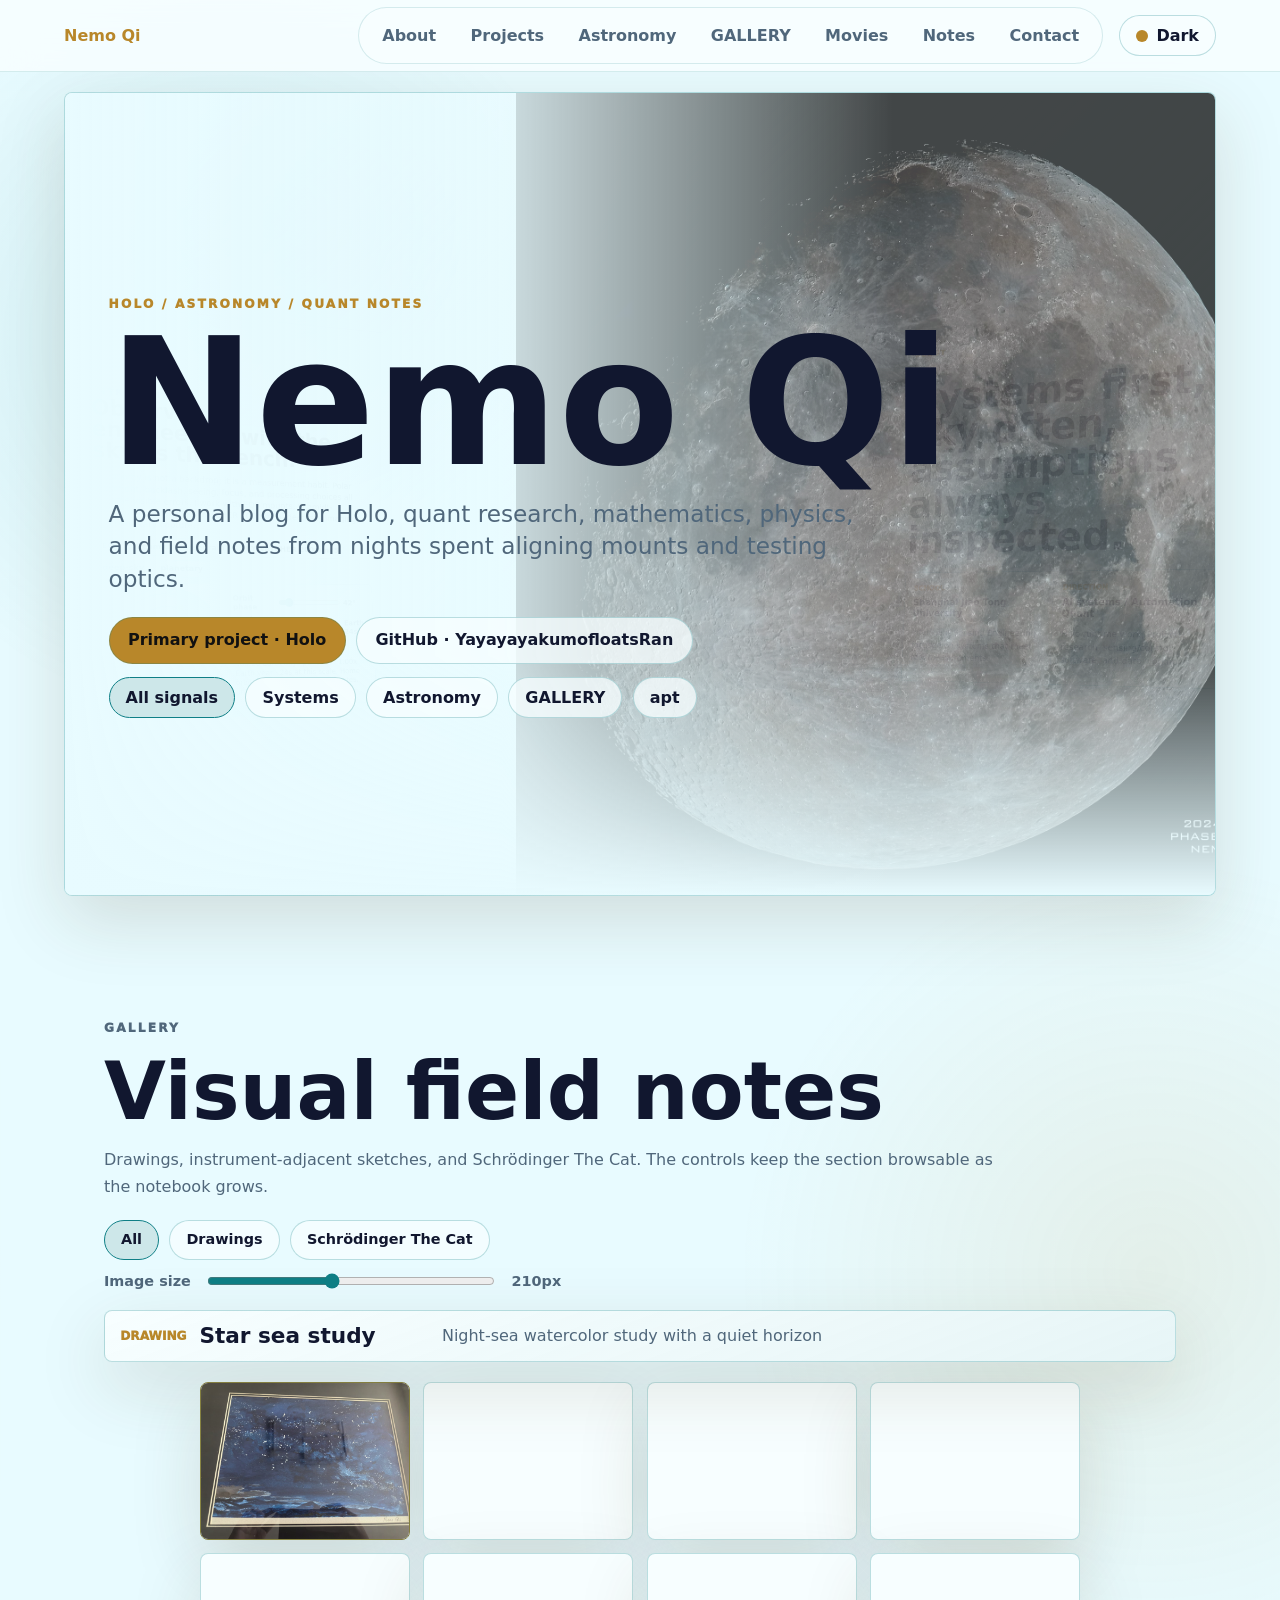
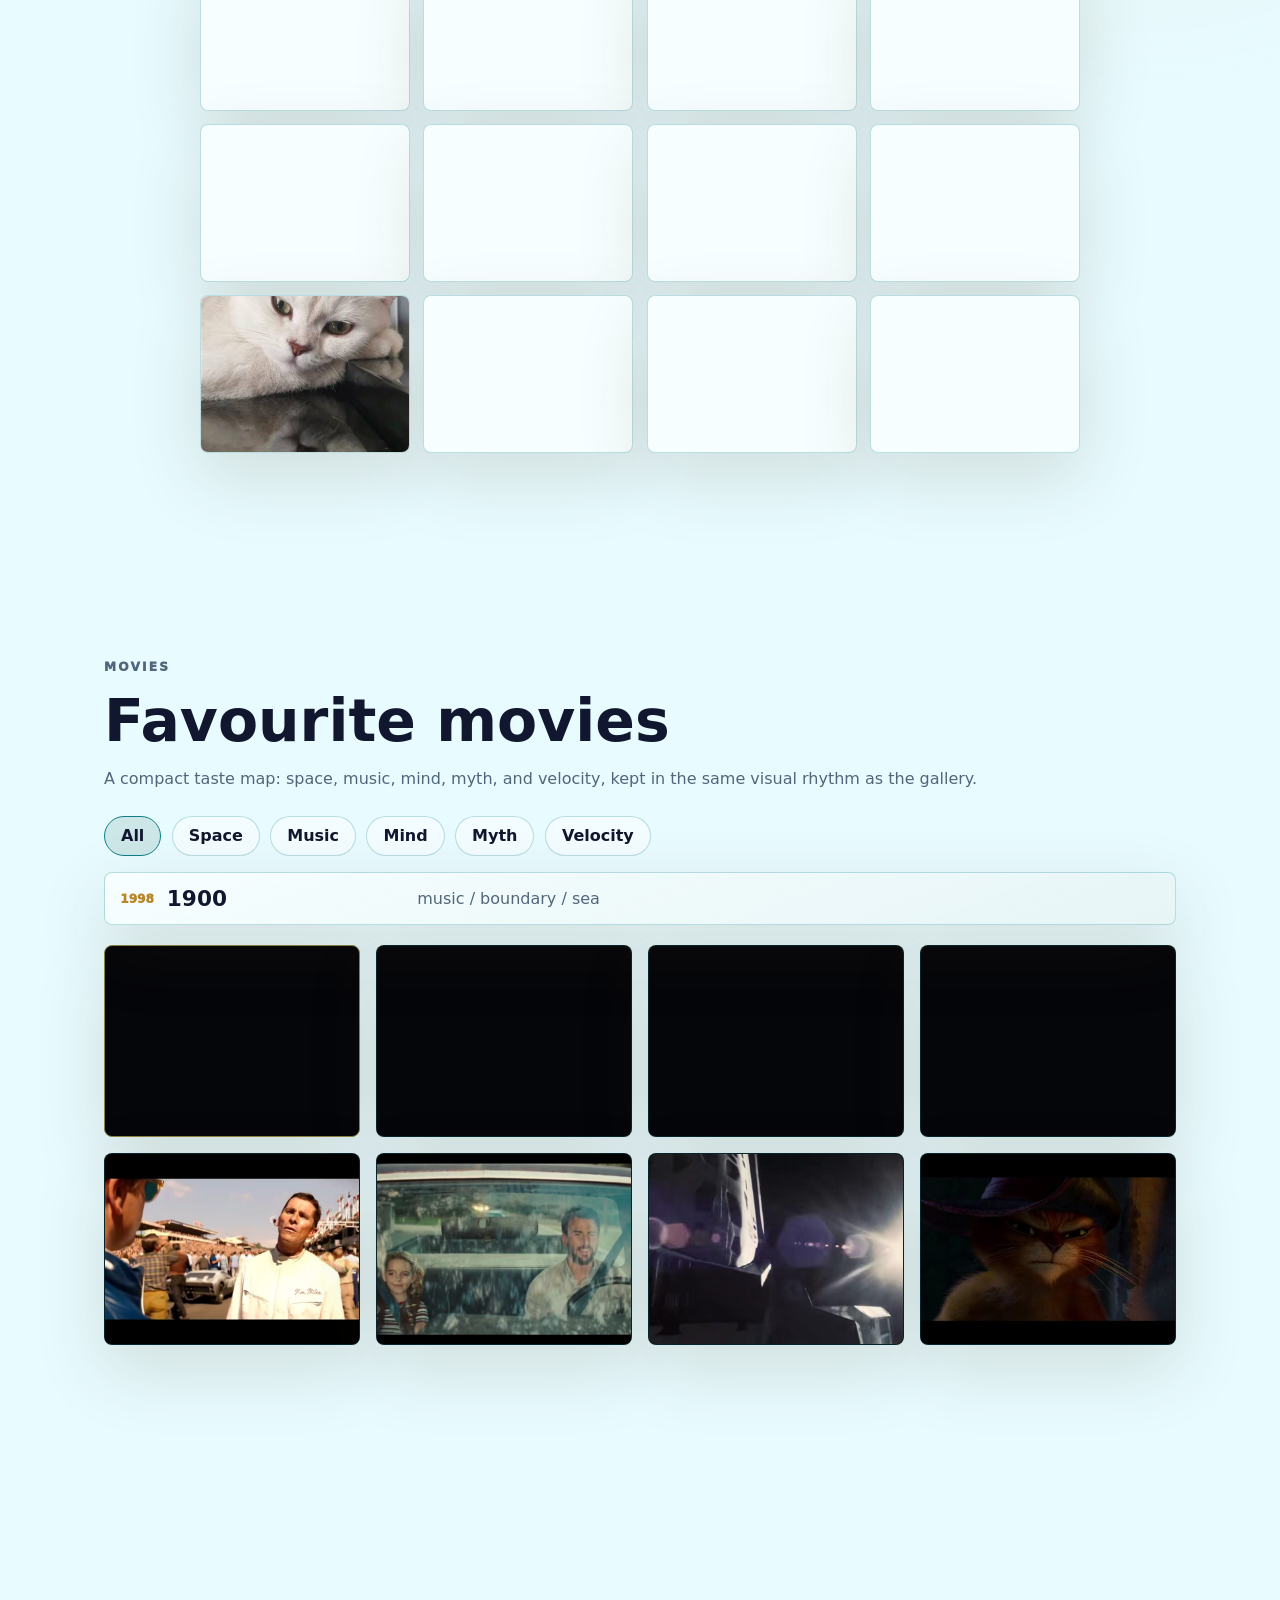
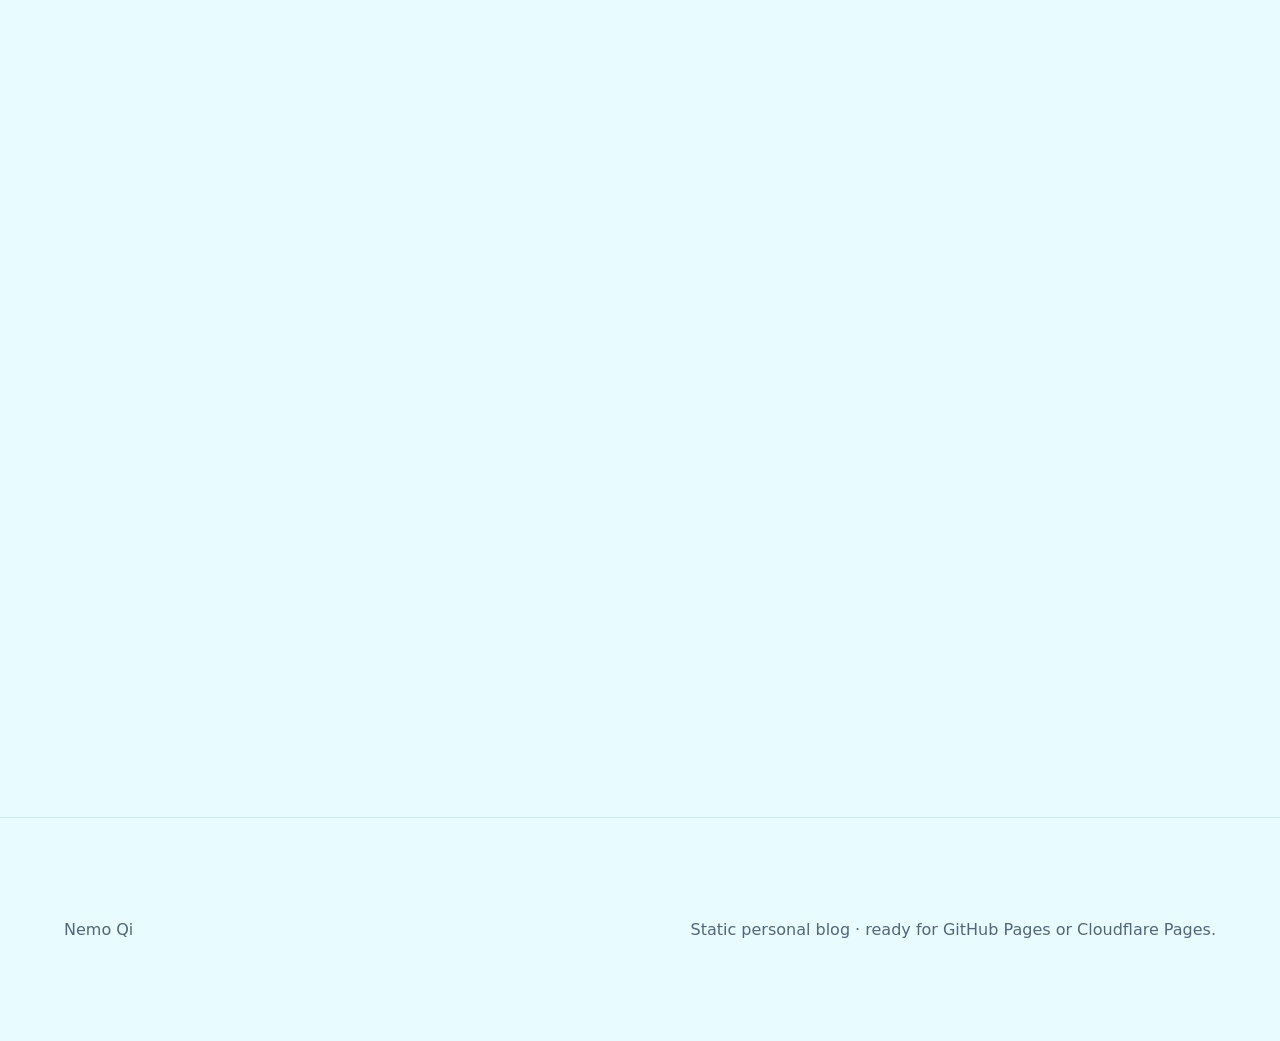
==== site/index.html @ 22af3883 "Relax deck scroll and tighten copy" ====
﻿<!doctype html>
<html lang="zh-CN" data-theme="light">
  <head>
    <meta charset="UTF-8" />
    <meta name="viewport" content="width=device-width, initial-scale=1.0" />
    <meta
      name="description"
      content="Nemo Qi's personal blog on Holo, AI systems, quantitative research, astronomy field notes, mathematics, physics, sensing, and automation."
    />
    <title>Nemo Qi · Holo / Astronomy / Systems</title>
    <link rel="stylesheet" href="styles.css" />
  </head>
  <body>
    <canvas class="network-canvas starfield-canvas" aria-hidden="true"></canvas>

    <header class="topbar">
      <a class="brand" href="#intro" aria-label="Nemo Qi personal blog">Nemo Qi</a>
      <nav class="nav" aria-label="Primary navigation">
        <a href="#about">About</a>
        <a href="#projects">Projects</a>
        <a href="#astronomy">Astronomy</a>
        <a href="#gallery">GALLERY</a>
        <a href="#movies">Movies</a>
        <a href="#notes">Notes</a>
        <a href="#contact">Contact</a>
      </nav>
      <button class="theme-toggle" id="themeToggle" type="button" aria-label="Switch color theme">
        <span class="theme-dot" aria-hidden="true"></span>
        <span id="themeLabel">Dark</span>
      </button>
    </header>

    <main class="page-flow">
      <section class="stellar-deck-section" id="intro" aria-label="3D astronomy deck">
        <div class="deck-viewport stellar-deck" id="stellarDeck" tabindex="0" aria-roledescription="carousel">
          <div class="deck-track">
            <section class="hero deck-panel active" data-deck-panel data-deck-id="intro" aria-label="Intro">
              <img
                class="moon-hero"
                src="assets/moon-20240321-phase.jpg" data-full="assets/preview/moon-20240321-phase.jpg"
                alt="Moon captured by Nemo Qi on 2024-03-21, phase 0.885"
              />
              <div class="hero-shade" aria-hidden="true"></div>
              <div class="hero-copy">
                <p class="eyebrow">HOLO / ASTRONOMY / QUANT NOTES</p>
                <h1>Nemo Qi</h1>
                <p class="lead">
                  A personal blog for Holo, quant research, mathematics, physics,
                  and field notes from nights spent aligning mounts and testing optics.
                </p>
                <div class="hero-actions">
                  <a class="primary-link" href="https://github.com/YayayayakumofloatsRan/Holo" target="_blank" rel="noreferrer">
                    Primary project · Holo
                  </a>
                  <a class="secondary-link" href="https://github.com/YayayayakumofloatsRan" target="_blank" rel="noreferrer">
                    GitHub · YayayayakumofloatsRan
                  </a>
                </div>
                <div class="control-dock" aria-label="Interactive focus controls">
                  <button class="focus-chip active" type="button" data-focus="all">All signals</button>
                  <button class="focus-chip" type="button" data-focus="systems">Systems</button>
                  <button class="focus-chip" type="button" data-focus="astronomy">Astronomy</button>
                  <button class="focus-chip" type="button" data-focus="gallery">GALLERY</button>
                  <button class="focus-chip" type="button" id="aptTrigger">apt</button>
                </div>
                <div class="apt-panel" id="aptPanel" hidden>
                  <pre aria-label="apt joke"><code>apt:
sudo apt install apt</code></pre>
                  <p>
                    Deadlock joke: apt waits for apt, and apt install apt waits for apt.
                  </p>
                </div>
              </div>
              <div class="deck-edge-actions" aria-label="Deck page controls">
                <button class="deck-edge-button deck-edge-button-prev" type="button" data-deck-action="prev" aria-label="Previous deck page"><span aria-hidden="true">‹</span></button>
                <button class="deck-edge-button deck-edge-button-next" type="button" data-deck-action="next" aria-label="Next deck page"><span aria-hidden="true">›</span></button>
              </div>
            </section>

            <section class="profile-strip deck-panel" id="about" data-deck-panel data-deck-id="about" aria-label="Profile and about">
              <div class="section-kicker">ABOUT</div>
              <div class="about-layout">
                <h2>Systems first, sky often, assumptions always inspected.</h2>
                <div class="about-copy">
                  <p>
                    Most engineering energy here points toward Holo, my primary personal
                    AI runtime. I care about memory, tools, active threads, and runtime
                    state as contracts that can be inspected, not hidden magic.
                  </p>
                  <p>
                    Outside code, I keep returning to physics-style reasoning: reduce the
                    problem, estimate first, then let instruments and data correct the
                    model. Fermi and Feynman are the taste markers.
                  </p>
                </div>
              </div>
              <div class="profile-facts" aria-label="Profile facts">
                <article>
                  <span>School</span>
                  <strong>Shanghai Jiao Tong University</strong>
                  <p>Intelligent Sensing Engineering, focused on systems that meet real measurements.</p>
                </article>
                <article>
                  <span>Direction</span>
                  <strong>AI systems / Automation / Quant</strong>
                  <p>Holo runtime work, ProjectH research, sensing/control software, and data workflows.</p>
                </article>
                <article>
                  <span>Contact</span>
                  <strong>enhancednemoqi@outlook.com</strong>
                  <p>Public mailbox for project notes, collaboration, and blog updates.</p>
                </article>
                <article>
                  <span>Practice</span>
                  <strong>Controls / Linux / data workflows</strong>
                  <p>Controller interfaces, Linux habits, and repeatable research pipelines.</p>
                </article>
              </div>
              <div class="deck-edge-actions" aria-label="Deck page controls">
                <button class="deck-edge-button deck-edge-button-prev" type="button" data-deck-action="prev" aria-label="Previous deck page"><span aria-hidden="true">‹</span></button>
                <button class="deck-edge-button deck-edge-button-next" type="button" data-deck-action="next" aria-label="Next deck page"><span aria-hidden="true">›</span></button>
              </div>
            </section>

            <section class="projects-section deck-panel" id="projects" data-deck-panel data-deck-id="projects">
              <div class="section-heading">
                <p class="eyebrow">PROJECTS</p>
                <h2>Projects with inspectable moving parts.</h2>
              </div>

              <div class="project-grid">
                <article class="project-card flagship">
                  <div class="project-topline">
                    <span>Primary project</span>
                    <span>Public repo</span>
                  </div>
                  <h3>Holo</h3>
                  <p>
                    Holo is the Primary project: a personal AI runtime contract surface
                    for memory, tools, active threads, and staged system evolution. The
                    goal is an AI system whose moving parts can be inspected.
                  </p>
                  <a href="https://github.com/YayayayakumofloatsRan/Holo" target="_blank" rel="noreferrer">
                    Open Holo repository
                  </a>
                </article>

                <article class="project-card quant">
                  <div class="project-topline">
                    <span>Research system</span>
                    <span>Private repo</span>
                  </div>
                  <h3>ProjectH</h3>
                  <p>
                    ProjectH is a private quant research lab for medium- and low-frequency
                    market workflows. It emphasizes walk-forward rigor, execution
                    constraints, risk controls, and data truth chains.
                  </p>
                  <a href="https://github.com/YayayayakumofloatsRan" target="_blank" rel="noreferrer">
                    GitHub profile
                  </a>
                </article>

                <article class="project-card">
                  <div class="project-topline">
                    <span>Measurement</span>
                    <span>Public repo</span>
                  </div>
                  <h3>laser_extraction</h3>
                  <p>
                    A measurement archive for laser stripe extraction, calibration, and
                    geometry verification. Useful public work, but the center of gravity
                    here is Holo, ProjectH, and field notes.
                  </p>
                  <a href="https://github.com/YayayayakumofloatsRan/laser_extraction" target="_blank" rel="noreferrer">
                    View repository
                  </a>
                </article>
              </div>
              <div class="deck-edge-actions" aria-label="Deck page controls">
                <button class="deck-edge-button deck-edge-button-prev" type="button" data-deck-action="prev" aria-label="Previous deck page"><span aria-hidden="true">‹</span></button>
                <button class="deck-edge-button deck-edge-button-next" type="button" data-deck-action="next" aria-label="Next deck page"><span aria-hidden="true">›</span></button>
              </div>
            </section>

            <section class="astronomy-section deck-panel constellation-screen" id="astronomy" data-deck-panel data-deck-id="astronomy">
              <div class="astro-visual-panel">
                <div class="astro-media-grid" aria-label="Annotated astronomy visual notes">
                <figure
                  class="astro-card active"
                  data-astro-card
                  data-astro-kicker="0.885"
                  data-astro-title="Moon observation log"
                  data-astro-note="Public phase 0.885 Moon record with the location line removed from the deployable asset."
                >
                  <img src="assets/moon-20240321-phase.jpg" data-full="assets/preview/moon-20240321-phase.jpg" alt="Moon captured by Nemo Qi on 2024-03-21" />
                  <figcaption>
                    <span>0.885</span>
                    <strong>Moon observation log</strong>
                  </figcaption>
                </figure>
                <figure
                  class="astro-card"
                  data-astro-card
                  data-astro-kicker="0.885-2"
                  data-astro-title="Moon field study"
                  data-astro-note="Clean phase 0.885 frame without embedded text, useful as the visual baseline beside the public log."
                >
                  <img src="assets/astronomy/moon-phase-0885-lowres.jpg" data-full="assets/preview/astronomy/moon-phase-0885-lowres.jpg" alt="Clean Moon phase 0.885 observation image" loading="lazy" decoding="async" />
                  <figcaption>
                    <span>0.885-2</span>
                    <strong>Moon field study</strong>
                  </figcaption>
                </figure>
                <figure
                  class="astro-card"
                  data-astro-card
                  data-astro-kicker="EARLY-IMAGE"
                  data-astro-title="Early Moon frame"
                  data-astro-note="Earlier lunar capture kept as a comparison point for focus, seeing, and processing progress."
                >
                  <img src="assets/astronomy/moon-wide-field.jpg" data-full="assets/preview/astronomy/moon-wide-field.jpg" alt="Early Moon observation image" loading="lazy" decoding="async" />
                  <figcaption>
                    <span>EARLY-IMAGE</span>
                    <strong>Early Moon frame</strong>
                  </figcaption>
                </figure>
                <figure
                  class="astro-card"
                  data-astro-card
                  data-astro-kicker="SKYWATCHER 200mmF5"
                  data-astro-title="Newtonian reflector interior"
                  data-astro-note="SKYWATCHER 200mmF5 Newtonian reflector view, kept under the formal equipment name instead of the informal local nickname."
                >
                  <img src="assets/astronomy/newtonian-front-cell.jpg" data-full="assets/preview/astronomy/newtonian-front-cell.jpg" alt="SKYWATCHER 200mm F5 Newtonian reflector interior view" loading="lazy" decoding="async" />
                  <figcaption>
                    <span>SKYWATCHER 200mmF5</span>
                    <strong>Newtonian reflector interior</strong>
                  </figcaption>
                </figure>
                <figure
                  class="astro-card"
                  data-astro-card
                  data-astro-kicker="SECONDARY MERROR"
                  data-astro-title="Secondary mirror alignment"
                  data-astro-note="Annotated secondary assembly view from the selected astronomy folder, useful for collimation and optical-path notes."
                >
                  <img src="assets/astronomy/secondary-mirror-reflection.jpg" data-full="assets/preview/astronomy/secondary-mirror-reflection.jpg" alt="Secondary mirror assembly view inside a Newtonian reflector" loading="lazy" decoding="async" />
                  <figcaption>
                    <span>SECONDARY MERROR</span>
                    <strong>Secondary mirror alignment</strong>
                  </figcaption>
                </figure>
                <figure
                  class="astro-card"
                  data-astro-card
                  data-astro-kicker="POLAR SCOPE"
                  data-astro-title="Polar scope reticle"
                  data-astro-note="Polar scope / 极轴镜 internal reticle view for alignment habits and mount setup notes."
                >
                  <img src="assets/astronomy/polar-scope-reticle.jpg" data-full="assets/preview/astronomy/polar-scope-reticle.jpg" alt="Polar scope reticle internal view" loading="lazy" decoding="async" />
                  <figcaption>
                    <span>POLAR SCOPE</span>
                    <strong>Polar scope reticle / 极轴镜内部视角</strong>
                  </figcaption>
                </figure>
                </div>
                <aside class="astro-inspector" id="astroInspector" aria-live="polite">
                  <span id="astroInspectorKicker">0.885</span>
                  <h3 id="astroInspectorTitle">Moon observation log</h3>
                  <p id="astroInspectorNote">
                    Public phase 0.885 Moon record with the location line removed from the deployable asset.
                  </p>
                  <p class="astro-inspector-hint">Hover or focus a frame to update this note; click a frame for the large preview.</p>
                </aside>
              </div>
              <div class="astro-copy">
                <p class="eyebrow">ASTRONOMY</p>
                <h2>Observing is engineering with the sky as the bench.</h2>
                <p>
                  Astronomy is not a backdrop; it is a measurement habit. Polar alignment,
                  backlash, seeing, focus, and processing choices all become visible
                  errors. I work with EQ6 mounts, Schmidt-Cassegrain setups, SKYWATCHER
                  200mmF5, deep-sky imaging, and planetary capture.
                </p>
                <ul class="tag-list" aria-label="Astronomy equipment and interests">
                  <li>EQ6</li>
                  <li>Schmidt-Cassegrain</li>
                  <li>SKYWATCHER 200mmF5</li>
                  <li>deep-sky</li>
                  <li>planetary</li>
                </ul>
                <div class="solar-system-widget" aria-label="Interactive solar system">
                  <div class="solar-system" id="solarSystem" aria-label="Solar system orbit toy">
                    <span class="sun-core" aria-hidden="true"></span>
                    <button class="planet-button mercury" type="button" data-planet="mercury" aria-label="Mercury"></button>
                    <button class="planet-button venus" type="button" data-planet="venus" aria-label="Venus"></button>
                    <button class="planet-button earth active" type="button" data-planet="earth" aria-label="Earth"></button>
                    <button class="planet-button mars" type="button" data-planet="mars" aria-label="Mars"></button>
                    <button class="planet-button jupiter" type="button" data-planet="jupiter" aria-label="Jupiter"></button>
                    <button class="planet-button saturn" type="button" data-planet="saturn" aria-label="Saturn"></button>
                    <button class="planet-button uranus" type="button" data-planet="uranus" aria-label="Uranus"></button>
                    <button class="planet-button neptune" type="button" data-planet="neptune" aria-label="Neptune"></button>
                  </div>
                  <div class="solar-controls">
                    <label for="orbitRange">Orbit phase</label>
                    <input id="orbitRange" type="range" min="0" max="360" value="42" step="6" />
                    <output id="orbitReadout" for="orbitRange">42°</output>
                    <label for="orbitSpeed">Earth-year duration</label>
                    <input id="orbitSpeed" type="range" min="8" max="48" value="24" step="4" />
                    <output id="orbitSpeedReadout" for="orbitSpeed">Earth 24s</output>
                    <p class="planet-readout" id="planetReadout">
                      <strong>Earth</strong>
                      <span>365.26 Earth days per orbit. Slider sets Earth-year duration; other planets keep NASA/JPL period ratios.</span>
                    </p>
                  </div>
                </div>
              </div>
              <div class="deck-edge-actions" aria-label="Deck page controls">
                <button class="deck-edge-button deck-edge-button-prev" type="button" data-deck-action="prev" aria-label="Previous deck page"><span aria-hidden="true">‹</span></button>
                <button class="deck-edge-button deck-edge-button-next" type="button" data-deck-action="next" aria-label="Next deck page"><span aria-hidden="true">›</span></button>
              </div>
            </section>
          </div>
        </div>
      </section>

      <div class="vertical-flow">

      <section class="gallery-section" id="gallery">
        <div class="section-heading">
          <p class="eyebrow">GALLERY</p>
          <h2>Visual field notes</h2>
          <p>
            Drawings, instrument-adjacent sketches, and Schrödinger The Cat. The controls
            keep the section browsable as the notebook grows.
          </p>
        </div>

        <div class="gallery-controls" aria-label="GALLERY display controls">
          <div class="gallery-filter-row" aria-label="GALLERY category filters">
            <button class="gallery-filter active" type="button" data-gallery-filter="all">All</button>
            <button class="gallery-filter" type="button" data-gallery-filter="drawings">Drawings</button>
            <button class="gallery-filter" type="button" data-gallery-filter="cats">Schrödinger The Cat</button>
          </div>
          <label for="gallerySize">Image size</label>
          <input id="gallerySize" type="range" min="150" max="290" value="210" step="10" />
          <output id="gallerySizeValue" for="gallerySize">210px</output>
        </div>

        <div class="media-browse-layout gallery-browse">
          <aside class="media-inspector gallery-inspector" id="galleryInspector" aria-live="polite">
            <span id="galleryInspectorKicker">Drawing</span>
            <h3 id="galleryInspectorTitle">Star sea study</h3>
            <p id="galleryInspectorNote">A night-sea color study with a quiet horizon.</p>
            <p class="media-inspector-hint">Hover or focus an image to read the note here; click for the large preview.</p>
          </aside>
        <div class="gallery-grid" aria-label="Supplied drawing and cat gallery">
          <figure class="art-card active" data-gallery-card data-gallery-kind="drawings">
            <img class="art-image" src="assets/drawings/star-sea.jpg" data-full="assets/preview/drawings/star-sea.jpg" alt="Night-sea watercolor study with a quiet horizon" loading="lazy" decoding="async" />
            <figcaption><span>Drawing</span><strong>Star sea study</strong></figcaption>
          </figure>
          <figure class="art-card" data-gallery-card data-gallery-kind="drawings">
            <img class="art-image" src="assets/drawings/campus-linework.jpg" data-full="assets/preview/drawings/campus-linework.jpg" alt="Campus architecture linework study" loading="lazy" decoding="async" />
            <figcaption><span>Linework</span><strong>Campus geometry</strong></figcaption>
          </figure>
          <figure class="art-card" data-gallery-card data-gallery-kind="drawings">
            <img class="art-image" src="assets/drawings/lake-study.jpg" data-full="assets/preview/drawings/lake-study.jpg" alt="Sepia lake and tree reflection study" loading="lazy" decoding="async" />
            <figcaption><span>Landscape</span><strong>Quiet lake study</strong></figcaption>
          </figure>
          <figure class="art-card" data-gallery-card data-gallery-kind="drawings">
            <img class="art-image" src="assets/drawings/web-geometry.jpg" data-full="assets/preview/drawings/web-geometry.jpg" alt="Spider web geometry study in watercolor" loading="lazy" decoding="async" />
            <figcaption><span>Structure</span><strong>Web geometry map</strong></figcaption>
          </figure>
          <figure class="art-card" data-gallery-card data-gallery-kind="drawings">
            <img class="art-image" src="assets/drawings/ridge-under-stars.jpg" data-full="assets/preview/drawings/ridge-under-stars.jpg" alt="NGC 3324 watercolor field study" loading="lazy" decoding="async" />
            <figcaption><span>Nebula study</span><strong>NGC 3324</strong></figcaption>
          </figure>
          <figure class="art-card" data-gallery-card data-gallery-kind="drawings">
            <img class="art-image" src="assets/drawings/snow-mountain.jpg" data-full="assets/preview/drawings/snow-mountain.jpg" alt="Snow mountain watercolor gradient study" loading="lazy" decoding="async" />
            <figcaption><span>Mountain</span><strong>Snow-line gradient</strong></figcaption>
          </figure>
          <figure class="art-card" data-gallery-card data-gallery-kind="drawings">
            <img class="art-image" src="assets/drawings/skyline-dusk.jpg" data-full="assets/preview/drawings/skyline-dusk.jpg" alt="Blue dusk skyline silhouette study" loading="lazy" decoding="async" />
            <figcaption><span>Urban dusk</span><strong>Skyline silhouettes</strong></figcaption>
          </figure>
          <figure class="art-card" data-gallery-card data-gallery-kind="drawings">
            <img class="art-image" src="assets/drawings/watercolor-cat.jpg" data-full="assets/preview/drawings/watercolor-cat.jpg" alt="Watercolor white cat color field" loading="lazy" decoding="async" />
            <figcaption><span>Watercolor</span><strong>Cat color field</strong></figcaption>
          </figure>
          <figure class="art-card" data-gallery-card data-gallery-kind="drawings">
            <img class="art-image" src="assets/drawings/forest-road.jpg" data-full="assets/preview/drawings/forest-road.jpg" alt="Forest road perspective watercolor study" loading="lazy" decoding="async" />
            <figcaption><span>Path</span><strong>Forest road perspective</strong></figcaption>
          </figure>
          <figure class="art-card" data-gallery-card data-gallery-kind="cats">
            <img class="art-image" src="assets/cats/cat-portrait.jpg" data-full="assets/preview/cats/cat-portrait.jpg" alt="Schrödinger The Cat portrait" loading="lazy" decoding="async" />
            <figcaption><span>Schrödinger The Cat</span><strong>Wide-eyed portrait</strong></figcaption>
          </figure>
          <figure class="art-card" data-gallery-card data-gallery-kind="cats">
            <img class="art-image" src="assets/cats/cat-blanket.jpg" data-full="assets/preview/cats/cat-blanket.jpg" alt="Schrödinger The Cat lying on a blanket" loading="lazy" decoding="async" />
            <figcaption><span>Schrödinger The Cat</span><strong>Blanket mode</strong></figcaption>
          </figure>
          <figure class="art-card" data-gallery-card data-gallery-kind="cats">
            <img class="art-image" src="assets/cats/cat-closeup.jpg" data-full="assets/preview/cats/cat-closeup.jpg" alt="Schrödinger The Cat close-up" loading="lazy" decoding="async" />
            <figcaption><span>Schrödinger The Cat</span><strong>Close orbit</strong></figcaption>
          </figure>
          <figure class="art-card" data-gallery-card data-gallery-kind="cats">
            <img class="art-image" src="assets/cats/cat-resting.jpg" data-full="assets/preview/cats/cat-resting.jpg" alt="Schrödinger The Cat resting" loading="lazy" decoding="async" />
            <figcaption><span>Schrödinger The Cat</span><strong>Rest state</strong></figcaption>
          </figure>
          <figure class="art-card" data-gallery-card data-gallery-kind="cats">
            <img class="art-image" src="assets/cats/cat-plant.jpg" data-full="assets/preview/cats/cat-plant.jpg" alt="Schrödinger The Cat near a plant" loading="lazy" decoding="async" />
            <figcaption><span>Schrödinger The Cat</span><strong>Plant inspection</strong></figcaption>
          </figure>
          <figure class="art-card" data-gallery-card data-gallery-kind="cats">
            <img class="art-image" src="assets/cats/cat-drum.jpg" data-full="assets/preview/cats/cat-drum.jpg" alt="Schrödinger The Cat inside a drum-like circular frame" loading="lazy" decoding="async" />
            <figcaption><span>Schrödinger The Cat</span><strong>Circular chamber</strong></figcaption>
          </figure>
          <figure class="art-card" data-gallery-card data-gallery-kind="cats">
            <img class="art-image" src="assets/cats/cat-paper-tunnel.jpg" data-full="assets/preview/cats/cat-paper-tunnel.jpg" alt="Schrödinger The Cat viewed through a paper tunnel" loading="lazy" decoding="async" />
            <figcaption><span>Schrödinger The Cat</span><strong>Paper tunnel</strong></figcaption>
          </figure>
        </div>
        </div>
      </section>
      <section class="movies-section" id="movies">
        <div class="section-heading">
          <p class="eyebrow">MOVIES</p>
          <h2>Favourite movies</h2>
          <p>
            A compact taste map: space, music, mind, myth, and velocity, kept in the
            same visual rhythm as the gallery.
          </p>
        </div>
        <div class="movie-controls" aria-label="Movie filters">
          <button class="movie-filter active" type="button" data-movie-filter="all">All</button>
          <button class="movie-filter" type="button" data-movie-filter="space">Space</button>
          <button class="movie-filter" type="button" data-movie-filter="music">Music</button>
          <button class="movie-filter" type="button" data-movie-filter="mind">Mind</button>
          <button class="movie-filter" type="button" data-movie-filter="myth">Myth</button>
          <button class="movie-filter" type="button" data-movie-filter="velocity">Velocity</button>
        </div>
        <div class="media-browse-layout movie-browse">
          <aside class="media-inspector movie-inspector" id="movieInspector" aria-live="polite">
            <span id="movieInspectorKicker">1998</span>
            <h3 id="movieInspectorTitle">1900</h3>
            <p id="movieInspectorNote">music / boundary / sea</p>
            <p class="media-inspector-hint">Hover or focus a movie still to update this note; click for the large preview.</p>
          </aside>
        <div class="movie-grid">
          <article class="movie-card music active">
            <img class="movie-still" src="assets/movies/1900.jpg" data-full="assets/preview/movies/1900.jpg" alt="1900 supplied movie still" loading="lazy" decoding="async" />
            <div class="movie-copy"><span>1998</span><strong>1900</strong><small>music / boundary / sea</small></div>
          </article>
          <article class="movie-card space">
            <img class="movie-still" src="assets/movies/contact.jpg" data-full="assets/preview/movies/contact.jpg" alt="Contact supplied movie still" loading="lazy" decoding="async" />
            <div class="movie-copy"><span>1997</span><strong>Contact</strong><small>signal / faith / science</small></div>
          </article>
          <article class="movie-card myth">
            <img class="movie-still" src="assets/movies/dark-knight.jpg" data-full="assets/preview/movies/dark-knight.jpg" alt="Batman Dark Knight supplied movie still" loading="lazy" decoding="async" />
            <div class="movie-copy"><span>2008</span><strong>Batman Dark Knight</strong><small>order / chaos / choice</small></div>
          </article>
          <article class="movie-card mind">
            <img class="movie-still" src="assets/movies/fight-club.jpg" data-full="assets/preview/movies/fight-club.jpg" alt="Fight Club supplied movie still" loading="lazy" decoding="async" />
            <div class="movie-copy"><span>1999</span><strong>Fight Club</strong><small>identity / fracture</small></div>
          </article>
          <article class="movie-card velocity">
            <img class="movie-still" src="assets/movies/ford-v-ferrari.jpg" data-full="assets/preview/movies/ford-v-ferrari.jpg" alt="Ford v. Ferrari supplied movie still" loading="lazy" decoding="async" />
            <div class="movie-copy"><span>2019</span><strong>Ford v. Ferrari</strong><small>engineering / velocity</small></div>
          </article>
          <article class="movie-card mind">
            <img class="movie-still" src="assets/movies/gifted.jpg" data-full="assets/preview/movies/gifted.jpg" alt="Gifted supplied movie still" loading="lazy" decoding="async" />
            <div class="movie-copy"><span>2017</span><strong>Gifted</strong><small>math / childhood / care</small></div>
          </article>
          <article class="movie-card space">
            <img class="movie-still" src="assets/movies/interstellar.jpg" data-full="assets/preview/movies/interstellar.jpg" alt="Interstellar supplied movie still" loading="lazy" decoding="async" />
            <div class="movie-copy"><span>2014</span><strong>Interstellar</strong><small>gravity / time / family</small></div>
          </article>
          <article class="movie-card myth">
            <img class="movie-still" src="assets/movies/puss-in-boots.jpg" data-full="assets/preview/movies/puss-in-boots.jpg" alt="Puss in Boots supplied movie still" loading="lazy" decoding="async" />
            <div class="movie-copy"><span>2022</span><strong>Puss in Boots</strong><small>mortality / courage</small></div>
          </article>
        </div>
        </div>
      </section>
      <section class="notes-section" id="notes">
        <div class="section-heading">
          <p class="eyebrow">BLOG</p>
          <h2>Draft lanes for the blog.</h2>
        </div>
        <div class="note-grid">
          <article><span>Holo</span><h3>Runtime boundary notes</h3><p>Memory, tools, and active-thread behavior as auditable contracts.</p></article>
          <article><span>ProjectH</span><h3>Walk-forward research notes</h3><p>Trading experiments, data truth chains, and risk before model size.</p></article>
          <article><span>Astronomy</span><h3>Field log notes</h3><p>Polar alignment, EQ6 habits, seeing changes, and capture logs.</p></article>
        </div>
      </section>

      <section class="contact-section" id="contact">
        <div>
          <p class="eyebrow">CONTACT</p>
          <h2>Public routes only.</h2>
        </div>
        <div class="contact-links">
          <a href="mailto:enhancednemoqi@outlook.com">enhancednemoqi@outlook.com</a>
          <a href="https://github.com/YayayayakumofloatsRan" target="_blank" rel="noreferrer">GitHub profile</a>
        </div>
      </section>
      </div>
    </main>

    <footer class="footer">
      <span>Nemo Qi</span>
      <span>Static personal blog · ready for GitHub Pages or Cloudflare Pages.</span>
    </footer>

    <div class="image-lightbox" id="imageLightbox" role="dialog" aria-modal="true" aria-label="Image preview" hidden>
      <button class="lightbox-close" id="lightboxClose" type="button" aria-label="Close image preview">×</button>
      <figure class="lightbox-frame">
        <img id="lightboxImage" alt="" />
        <figcaption id="lightboxCaption"></figcaption>
      </figure>
    </div>

    <script src="script.js"></script>
  </body>
</html>
---- site/styles.css ----
:root {
  color-scheme: light;
  --bg: #e8fbff;
  --bg-soft: #d7f5f7;
  --panel: rgba(247, 254, 255, 0.78);
  --panel-solid: #f7feff;
  --text: #11172f;
  --muted: #50677b;
  --line: rgba(15, 127, 134, 0.26);
  --line-soft: rgba(15, 127, 134, 0.15);
  --gold: #b8872a;
  --gold-soft: #f1c76c;
  --cyan: #0f7f86;
  --cyan-soft: #bfeef2;
  --indigo: #11183b;
  --shadow: 0 24px 70px rgba(76, 54, 22, 0.15);
  --radius: 8px;
  --max: 1200px;
  font-family:
    Inter, ui-sans-serif, system-ui, -apple-system, BlinkMacSystemFont, "Segoe UI",
    sans-serif;
}

:root[data-theme="dark"] {
  color-scheme: dark;
  --bg: #070a18;
  --bg-soft: #10163a;
  --panel: rgba(14, 22, 49, 0.78);
  --panel-solid: #10163a;
  --text: #f7f2df;
  --muted: #aab8c9;
  --line: rgba(241, 199, 108, 0.34);
  --line-soft: rgba(128, 215, 208, 0.18);
  --gold: #d8b45d;
  --gold-soft: #f1c76c;
  --cyan: #80d7d0;
  --cyan-soft: #0f766e;
  --indigo: #131a46;
  --shadow: 0 24px 80px rgba(0, 0, 0, 0.34);
}

* {
  box-sizing: border-box;
}

html {
  scroll-behavior: smooth;
  background: var(--bg);
}

body {
  min-height: 100vh;
  min-width: 320px;
  margin: 0;
  overflow-x: hidden;
  overflow-y: auto;
  background:
    radial-gradient(circle at 18% 8%, color-mix(in srgb, var(--cyan) 12%, transparent), transparent 24rem),
    radial-gradient(circle at 90% 30%, color-mix(in srgb, var(--gold) 10%, transparent), transparent 26rem),
    var(--bg);
  color: var(--text);
}

body,
button,
input {
  font: inherit;
}

a {
  color: inherit;
  text-decoration: none;
}

img {
  display: block;
  max-width: 100%;
}

.preview-surface {
  cursor: zoom-in;
}

.preview-surface:focus-visible {
  outline: 2px solid var(--gold);
  outline-offset: 4px;
}

p,
h1,
h2,
h3 {
  overflow-wrap: anywhere;
}

.network-canvas {
  position: fixed;
  inset: 0;
  z-index: -2;
  width: 100vw;
  height: 100vh;
  pointer-events: none;
  opacity: 0.58;
  contain: strict;
  transition: opacity 220ms ease;
}

:root[data-theme="dark"] .network-canvas {
  opacity: 0.72;
}

body.is-deck-moving .network-canvas {
  opacity: 0.34;
}

:root[data-theme="dark"] body.is-deck-moving .network-canvas {
  opacity: 0.42;
}

.topbar {
  position: sticky;
  top: 0;
  right: 0;
  left: 0;
  z-index: 20;
  display: grid;
  grid-template-columns: 1fr auto auto;
  align-items: center;
  gap: 1rem;
  min-height: 72px;
  padding: 0 5vw;
  border-bottom: 1px solid var(--line-soft);
  background: color-mix(in srgb, var(--panel-solid) 86%, transparent);
  backdrop-filter: blur(18px);
}

.brand {
  width: fit-content;
  color: var(--gold);
  font-weight: 900;
  letter-spacing: 0;
}

.nav {
  display: flex;
  gap: 0.15rem;
  padding: 0.45rem;
  border: 1px solid var(--line-soft);
  border-radius: 999px;
  background: color-mix(in srgb, var(--panel-solid) 64%, transparent);
}

.nav a,
.theme-toggle,
.focus-chip,
.gallery-filter,
.movie-filter,
.primary-link,
.secondary-link {
  display: inline-flex;
  min-height: 2.5rem;
  align-items: center;
  justify-content: center;
  border-radius: 999px;
  font-weight: 850;
  line-height: 1.1;
}

.nav a {
  padding: 0 1rem;
  color: var(--muted);
}

.nav a:hover {
  color: var(--text);
  background: color-mix(in srgb, var(--cyan) 14%, transparent);
}

.theme-toggle,
.focus-chip,
.gallery-filter,
.movie-filter {
  min-width: 0;
  padding: 0.65rem 1rem;
  border: 1px solid var(--line);
  background: var(--panel);
  color: var(--text);
  cursor: pointer;
}

.theme-dot {
  width: 0.75rem;
  height: 0.75rem;
  margin-right: 0.5rem;
  border-radius: 999px;
  background: var(--gold);
}

main > section,
.vertical-flow > section,
.footer {
  padding: clamp(4rem, 8vw, 7rem) 5vw;
}

.page-flow {
  width: 100%;
}

.stellar-deck-section {
  min-height: calc(100dvh - 72px);
  display: grid;
  align-items: center;
  padding: clamp(0.75rem, 1.6vw, 1.25rem) 5vw;
}

.deck-viewport {
  position: relative;
  width: min(1480px, 100%);
  height: var(--deck-height, calc(100dvh - 96px));
  min-height: var(--deck-height, calc(100dvh - 96px));
  margin: 0 auto;
  overflow: hidden;
  border: 1px solid var(--line);
  border-radius: var(--radius);
  background:
    radial-gradient(circle at 18% 16%, color-mix(in srgb, var(--cyan) 16%, transparent), transparent 20rem),
    linear-gradient(135deg, color-mix(in srgb, var(--panel-solid) 86%, transparent), color-mix(in srgb, var(--bg-soft) 42%, transparent));
  box-shadow: var(--shadow);
  perspective: 1650px;
  perspective-origin: 50% 64%;
  transition: height 360ms ease, min-height 360ms ease;
  contain: layout paint;
  isolation: isolate;
}

.deck-track {
  position: relative;
  height: 100%;
  min-height: inherit;
  transform-style: preserve-3d;
  contain: layout paint;
}

.deck-panel {
  position: absolute;
  inset: 0;
  min-width: 0;
  padding: clamp(1.35rem, 3.4vw, 3rem);
  overflow: hidden;
  opacity: 0;
  pointer-events: none;
  transform: translate3d(62%, 4%, -320px) rotateY(-30deg) rotateX(5deg) scale(0.82);
  transform-origin: center;
  transition:
    transform 640ms cubic-bezier(0.2, 0.78, 0.16, 1),
    opacity 320ms ease;
  z-index: 0;
  scrollbar-width: none;
  backface-visibility: hidden;
  contain: layout paint style;
  will-change: transform, opacity;
}

body.is-deck-moving .deck-panel {
  transition-duration: 520ms, 240ms;
}

.deck-panel::-webkit-scrollbar {
  display: none;
}

.deck-edge-actions {
  position: absolute;
  inset: 0;
  z-index: 8;
  pointer-events: none;
}

.deck-edge-button {
  position: absolute;
  top: 0;
  bottom: 0;
  width: clamp(3.6rem, 8vw, 6.8rem);
  border: 0;
  background:
    linear-gradient(
      90deg,
      color-mix(in srgb, var(--cyan) 20%, transparent),
      transparent
    );
  color: var(--text);
  cursor: pointer;
  opacity: 0;
  pointer-events: auto;
  transition: opacity 180ms ease, background 180ms ease;
}

.deck-edge-button span {
  display: inline-grid;
  width: 2.1rem;
  height: 2.1rem;
  place-items: center;
  border: 1px solid var(--line);
  border-radius: 50%;
  background: color-mix(in srgb, var(--panel-solid) 76%, transparent);
  box-shadow: var(--shadow);
  font-size: 1.45rem;
  font-weight: 950;
}

.deck-edge-button-prev {
  left: 0;
  text-align: left;
}

.deck-edge-button-next {
  right: 0;
  text-align: right;
  background:
    linear-gradient(
      270deg,
      color-mix(in srgb, var(--cyan) 20%, transparent),
      transparent
    );
}

.deck-edge-button:hover,
.deck-edge-button:focus-visible {
  opacity: 0.96;
}

.deck-edge-button:focus-visible {
  outline: 2px solid var(--gold);
  outline-offset: -4px;
}

.deck-panel.active {
  opacity: 1;
  pointer-events: auto;
  transform: translate3d(0, 0, 0) rotateY(0deg) rotateX(0deg) scale(1);
  filter: none;
  z-index: 4;
}

.deck-panel.is-prev {
  opacity: 0.24;
  transform: translate3d(-62%, 5%, -380px) rotateY(34deg) rotateX(6deg) scale(0.78);
  z-index: 2;
}

.deck-panel.is-next {
  opacity: 0.24;
  transform: translate3d(62%, 5%, -380px) rotateY(-34deg) rotateX(6deg) scale(0.78);
  z-index: 2;
}

.deck-panel.is-far {
  visibility: hidden;
  opacity: 0;
  transform: translate3d(0, 7%, -620px) rotateY(0deg) rotateX(8deg) scale(0.68);
}

.deck-panel > .section-heading,
.deck-panel > .project-grid,
.deck-panel > .note-grid,
.deck-panel > .gallery-controls,
.deck-panel > .gallery-grid,
.deck-panel > .movie-controls,
.deck-panel > .movie-grid,
.deck-panel > .astro-media-grid,
.deck-panel > .astro-visual-panel,
.deck-panel > .astro-copy,
.deck-panel > .about-layout,
.deck-panel > .profile-facts,
.deck-panel > .section-kicker {
  width: min(var(--max), 100%);
  margin-right: auto;
  margin-left: auto;
}

.vertical-flow > section {
  content-visibility: auto;
  contain-intrinsic-size: 900px;
}

.hero {
  position: relative;
  min-height: calc(100vh - 72px);
  display: grid;
  align-items: center;
  overflow: hidden;
  border-bottom: 1px solid var(--line);
}

.moon-hero {
  position: absolute;
  inset: 0 -7vw auto auto;
  z-index: -2;
  width: min(92vw, 1180px);
  height: 100%;
  max-width: none;
  object-fit: contain;
  object-position: right center;
  opacity: 0.72;
  filter: saturate(0.88) contrast(1.04);
}

.hero-shade {
  position: absolute;
  inset: 0;
  z-index: -1;
  background:
    linear-gradient(90deg, var(--bg) 0%, color-mix(in srgb, var(--bg) 84%, transparent) 38%, transparent 72%),
    linear-gradient(0deg, var(--bg), transparent 30%);
}

.hero-copy {
  width: min(980px, 100%);
  padding-top: clamp(0.8rem, 2vw, 2.2rem);
}

.eyebrow,
.section-kicker {
  margin: 0 0 1rem;
  color: var(--gold);
  font-size: 0.76rem;
  font-weight: 950;
  letter-spacing: 0.18em;
  text-transform: uppercase;
}

h1 {
  max-width: 10ch;
  margin: 0;
  color: var(--text);
  font-size: clamp(4.8rem, 15vw, 11rem);
  line-height: 0.88;
  letter-spacing: 0;
}

h2 {
  margin: 0;
  font-size: clamp(2.4rem, 7vw, 5rem);
  line-height: 0.96;
  letter-spacing: 0;
}

h3 {
  margin: 0;
  font-size: clamp(1.2rem, 2.3vw, 1.7rem);
  letter-spacing: 0;
}

.lead {
  max-width: 760px;
  margin: 1rem 0 0;
  color: var(--muted);
  font-size: clamp(1.08rem, 2vw, 1.45rem);
  line-height: 1.4;
}

.hero-actions,
.control-dock,
.gallery-filter-row,
.movie-controls {
  display: flex;
  flex-wrap: wrap;
  gap: 0.65rem;
}

.hero-actions {
  margin-top: 1.35rem;
}

.control-dock {
  margin-top: 0.85rem;
}

.primary-link,
.secondary-link {
  max-width: 100%;
  padding: 0.85rem 1.15rem;
  border: 1px solid var(--line);
}

.primary-link {
  background: var(--gold);
  color: #111;
}

.secondary-link {
  background: var(--panel);
}

.focus-chip.active,
.gallery-filter.active,
.movie-filter.active {
  border-color: var(--cyan);
  background: color-mix(in srgb, var(--cyan) 18%, var(--panel-solid));
}

.apt-panel {
  display: grid;
  grid-template-columns: minmax(0, 1.1fr) minmax(14rem, 0.9fr);
  gap: 1rem;
  max-width: 780px;
  margin-top: 1rem;
  padding: 1rem;
  border: 1px solid var(--line);
  border-radius: var(--radius);
  background: rgba(0, 0, 0, 0.78);
  color: #f7f2df;
  box-shadow: var(--shadow);
}

.apt-panel[hidden] {
  display: none;
}

.apt-panel pre {
  min-width: 0;
  margin: 0;
  overflow-x: auto;
  color: #f1c76c;
  font-size: 0.86rem;
}

.apt-panel p {
  margin: 0;
  color: #dce8e6;
  line-height: 1.5;
}

.profile-strip {
  display: grid;
  align-content: start;
  gap: clamp(0.85rem, 2vw, 1.6rem);
  padding: clamp(1.15rem, 3vw, 2.4rem);
}

.profile-facts {
  display: grid;
  grid-template-columns: repeat(4, minmax(0, 1fr));
  gap: 1px;
  border: 1px solid var(--line);
  background: var(--line);
}

.profile-facts article {
  min-width: 0;
  padding: clamp(0.78rem, 1.2vw, 1rem);
  background: color-mix(in srgb, var(--panel-solid) 88%, transparent);
}

.profile-facts span,
.project-topline,
.note-grid span,
.movie-card span,
.art-card span,
.astro-card span,
.astro-inspector span {
  color: var(--gold);
  font-size: 0.78rem;
  font-weight: 950;
  text-transform: uppercase;
}

.profile-facts strong {
  display: block;
  margin-top: 0.45rem;
  font-size: clamp(0.95rem, 1.25vw, 1.15rem);
}

.profile-facts p,
.about-copy p,
.project-card p,
.note-grid p,
.section-heading p,
.astro-copy p {
  color: var(--muted);
  line-height: 1.65;
}

.about-section,
.projects-section,
.astronomy-section,
.gallery-section,
.movies-section,
.notes-section,
.contact-section {
  max-width: var(--max);
  margin: 0 auto;
}

.deck-panel.projects-section,
.deck-panel.astronomy-section,
.deck-panel.profile-strip,
.deck-panel.hero {
  max-width: none;
  margin: 0;
}

.deck-panel.hero {
  min-height: 100%;
}

.about-layout,
.astronomy-section,
.contact-section {
  display: grid;
  grid-template-columns: minmax(0, 1.16fr) minmax(18rem, 0.84fr);
  gap: clamp(2rem, 5vw, 5rem);
  align-items: start;
}

.about-copy {
  display: grid;
  gap: 0.65rem;
}

.project-grid,
.note-grid {
  display: grid;
  grid-template-columns: repeat(3, minmax(0, 1fr));
  gap: 1px;
  margin-top: 1.4rem;
  border: 1px solid var(--line);
  background: var(--line);
}

.project-card,
.note-grid article {
  min-width: 0;
  display: flex;
  flex-direction: column;
  gap: 1rem;
  min-height: 22rem;
  padding: clamp(1.2rem, 2.5vw, 2rem);
  background: var(--panel-solid);
}

.project-card.flagship {
  background:
    linear-gradient(135deg, color-mix(in srgb, var(--indigo) 16%, var(--panel-solid)), var(--panel-solid)),
    var(--panel-solid);
}

.project-card a {
  width: fit-content;
  max-width: 100%;
  margin-top: auto;
  color: var(--cyan);
  font-weight: 900;
}

.project-topline {
  display: flex;
  justify-content: space-between;
  gap: 1rem;
}

.astronomy-section {
  align-items: center;
  padding-top: clamp(1.3rem, 3.2vw, 2.25rem);
  border-top: 1px solid var(--line-soft);
}

.astronomy-section.deck-panel {
  grid-template-columns: minmax(0, 1.08fr) minmax(24rem, 0.92fr);
  gap: clamp(0.95rem, 2vw, 1.75rem);
}

.astro-visual-panel {
  display: grid;
  grid-template-columns: minmax(0, 1fr);
  gap: clamp(0.5rem, 1vw, 0.7rem);
  align-items: start;
}

.astro-media-grid {
  display: grid;
  grid-template-columns: repeat(2, minmax(0, 1fr));
  gap: clamp(0.5rem, 1vw, 0.72rem);
}

.astro-card {
  position: relative;
  min-width: 0;
  aspect-ratio: 2 / 1;
  margin: 0;
  overflow: hidden;
  border: 1px solid var(--line);
  border-radius: var(--radius);
  background: #000;
  box-shadow: var(--shadow);
  transition: border-color 160ms ease, transform 180ms ease, filter 180ms ease;
}

.astro-card img,
.scope-visual,
.reticle-visual {
  width: 100%;
  height: 100%;
}

.astro-card img {
  object-fit: cover;
}

.astro-card.active,
.astro-card:hover,
.astro-card:focus-visible,
.astro-card:focus-within {
  border-color: color-mix(in srgb, var(--gold) 72%, var(--cyan));
  filter: saturate(1.06) contrast(1.04);
  transform: translateY(-1px);
}

.generated-card {
  background:
    radial-gradient(circle at 50% 50%, rgba(255, 255, 255, 0.22), transparent 14%),
    radial-gradient(circle at 42% 52%, #101318, #05060a 62%, #000 100%);
}

.scope-visual::before,
.scope-visual::after,
.reticle-visual::before,
.reticle-visual::after {
  content: "";
  position: absolute;
  pointer-events: none;
}

.secondary-view .scope-visual::before {
  inset: 15% 12%;
  border: 10px solid rgba(242, 246, 231, 0.72);
  border-radius: 50%;
  box-shadow: inset 0 0 40px rgba(128, 215, 208, 0.28);
}

.secondary-view .scope-visual::after {
  inset: 38%;
  border: 2px solid rgba(241, 199, 108, 0.8);
  border-radius: 50%;
  background: #05060a;
  box-shadow: 0 0 0 38px rgba(255, 255, 255, 0.06);
}

.newtonian-view .scope-visual::before {
  inset: 7%;
  border: 16px solid rgba(235, 232, 216, 0.72);
  border-radius: 50%;
  box-shadow: inset 0 0 55px rgba(0, 0, 0, 0.88);
}

.newtonian-view .scope-visual::after {
  width: 70%;
  height: 2px;
  left: 15%;
  top: 50%;
  background: rgba(241, 199, 108, 0.72);
  transform: rotate(42deg);
  box-shadow: 0 0 0 1px rgba(128, 215, 208, 0.2);
}

.reticle-view {
  background:
    radial-gradient(circle at center, rgba(255, 255, 255, 0.88), rgba(255, 255, 255, 0.8) 32%, rgba(126, 24, 28, 0.76) 33%, rgba(35, 0, 8, 0.96) 100%);
}

.reticle-visual::before {
  inset: 18%;
  border: 2px solid rgba(0, 0, 0, 0.55);
  border-radius: 50%;
  background:
    linear-gradient(90deg, transparent 49.6%, rgba(0, 0, 0, 0.64) 49.6% 50.4%, transparent 50.4%),
    linear-gradient(0deg, transparent 49.6%, rgba(0, 0, 0, 0.64) 49.6% 50.4%, transparent 50.4%);
}

.reticle-visual::after {
  inset: 42%;
  border: 2px solid rgba(0, 0, 0, 0.55);
  border-radius: 50%;
}

.art-card figcaption {
  position: absolute;
  right: 0.58rem;
  bottom: 0.58rem;
  left: 0.58rem;
  display: grid;
  gap: 0.2rem;
  min-width: 0;
  padding: 0.62rem 0.7rem;
  border: 1px solid rgba(241, 199, 108, 0.34);
  border-radius: 6px;
  background: rgba(0, 0, 0, 0.6);
  color: #f8f1df;
}

.art-card strong {
  font-size: clamp(0.9rem, 1.45vw, 1.25rem);
  line-height: 1.12;
}

.astro-card figcaption {
  position: absolute;
  width: 1px;
  height: 1px;
  padding: 0;
  margin: -1px;
  overflow: hidden;
  clip: rect(0, 0, 0, 0);
  clip-path: inset(50%);
  white-space: nowrap;
}

.astro-inspector {
  min-width: 0;
  display: grid;
  grid-template-columns: auto minmax(10rem, 0.36fr) minmax(0, 1fr);
  align-items: center;
  gap: 0.5rem 0.75rem;
  min-height: 0;
  padding: clamp(0.55rem, 1vw, 0.76rem);
  border: 1px solid var(--line);
  border-radius: var(--radius);
  background:
    linear-gradient(160deg, color-mix(in srgb, var(--panel-solid) 88%, transparent), color-mix(in srgb, var(--cyan) 8%, var(--panel-solid))),
    var(--panel-solid);
  box-shadow: var(--shadow);
}

.astro-inspector h3 {
  font-size: clamp(1rem, 1.45vw, 1.24rem);
}

.astro-inspector p {
  margin: 0;
  color: var(--muted);
  line-height: 1.35;
}

.astro-inspector-hint {
  display: none;
}

.astronomy-section.deck-panel h2 {
  font-size: clamp(1.5rem, 2.75vw, 2.18rem);
  line-height: 1;
}

.astronomy-section.deck-panel .astro-copy p {
  margin-bottom: 0;
  font-size: 0.9rem;
  line-height: 1.32;
}

.tag-list {
  display: flex;
  flex-wrap: wrap;
  gap: 0.36rem;
  padding: 0;
  margin: 0.8rem 0 0;
  list-style: none;
}

.tag-list li {
  min-height: 1.86rem;
  padding: 0.35rem 0.58rem;
  border: 1px solid var(--line);
  border-radius: 999px;
  background: color-mix(in srgb, var(--panel-solid) 78%, transparent);
  font-size: 0.82rem;
  font-weight: 850;
}

.section-heading {
  max-width: 920px;
  margin-bottom: 1.5rem;
}

.gallery-section {
  --gallery-min: 210px;
}

.gallery-controls {
  display: flex;
  flex-wrap: wrap;
  align-items: center;
  gap: 0.7rem 0.9rem;
  margin: -0.25rem 0 1.15rem;
  color: var(--muted);
  font-size: 0.9rem;
  font-weight: 850;
}

.gallery-filter-row {
  flex-basis: 100%;
}

.gallery-controls input[type="range"] {
  width: min(18rem, 100%);
  accent-color: var(--cyan);
}

.gallery-controls label,
.gallery-controls output {
  white-space: nowrap;
}

.gallery-grid {
  display: grid;
  grid-template-columns: repeat(auto-fit, minmax(min(100%, var(--gallery-min)), var(--gallery-min)));
  justify-content: center;
  gap: clamp(0.55rem, 1.2vw, 0.85rem);
}

.media-browse-layout {
  display: grid;
  grid-template-columns: minmax(0, 1fr);
  gap: clamp(0.8rem, 1.8vw, 1.25rem);
  align-items: start;
}

.media-inspector {
  position: sticky;
  top: calc(72px + 0.75rem);
  z-index: 6;
  min-width: 0;
  display: grid;
  grid-template-columns: auto minmax(10rem, 0.32fr) minmax(0, 1fr);
  align-items: center;
  gap: 0.45rem 0.8rem;
  padding: 0.8rem 0.95rem;
  border: 1px solid var(--line);
  border-radius: var(--radius);
  background:
    linear-gradient(160deg, color-mix(in srgb, var(--panel-solid) 88%, transparent), color-mix(in srgb, var(--cyan) 7%, var(--panel-solid))),
    var(--panel-solid);
  box-shadow: var(--shadow);
  backdrop-filter: blur(14px);
}

.media-inspector span {
  color: var(--gold);
  font-size: 0.76rem;
  font-weight: 950;
  text-transform: uppercase;
}

.media-inspector h3 {
  font-size: clamp(1rem, 1.7vw, 1.35rem);
}

.media-inspector p {
  margin: 0;
  color: var(--muted);
  line-height: 1.36;
}

.media-inspector-hint {
  display: none;
}

.art-card {
  position: relative;
  min-width: 0;
  aspect-ratio: 4 / 3;
  margin: 0;
  overflow: hidden;
  border: 1px solid var(--line);
  border-radius: var(--radius);
  background: var(--panel-solid);
  box-shadow: var(--shadow);
}

.art-image {
  width: 100%;
  height: 100%;
  object-fit: cover;
  object-position: center;
  transition: transform 420ms ease, filter 420ms ease;
}

.art-card:hover .art-image,
.art-card:focus-within .art-image {
  transform: scale(1.035);
  filter: saturate(1.08) contrast(1.03);
}

.art-card.active,
.art-card:hover,
.art-card:focus-visible,
.art-card:focus-within,
.movie-card.active,
.movie-card:hover,
.movie-card:focus-visible,
.movie-card:focus-within {
  border-color: color-mix(in srgb, var(--gold) 72%, var(--cyan));
}

.art-card.is-hidden {
  display: none;
}

.art-cat .art-image {
  background:
    radial-gradient(ellipse at 48% 57%, rgba(245, 255, 255, 0.9) 0 24%, transparent 25%),
    radial-gradient(circle at 43% 48%, #11172f 0 2%, transparent 2.5%),
    radial-gradient(circle at 55% 48%, #11172f 0 2%, transparent 2.5%),
    radial-gradient(circle at 60% 20%, rgba(185, 204, 40, 0.65), transparent 28%),
    radial-gradient(circle at 28% 45%, rgba(46, 116, 173, 0.72), transparent 35%),
    radial-gradient(circle at 64% 58%, rgba(14, 62, 102, 0.86), transparent 37%),
    #edf5ef;
}

.art-skyline .art-image {
  background:
    linear-gradient(180deg, #19306f, #61a4c0 42%, #e4d990 68%, #121827 69%),
    radial-gradient(circle at 72% 35%, rgba(241, 199, 108, 0.8), transparent 10%);
}

.art-lake .art-image {
  background:
    radial-gradient(ellipse at 60% 28%, rgba(125, 72, 24, 0.75), transparent 22%),
    linear-gradient(180deg, #f6efe7 0 43%, #9d8067 44% 52%, #e8e3da 53% 100%);
}

.art-road .art-image {
  background:
    linear-gradient(90deg, rgba(47, 32, 17, 0.88), transparent 28% 72%, rgba(47, 32, 17, 0.88)),
    linear-gradient(180deg, #b58c2f, #4d341c 48%, #d6c7ad 100%);
}

.art-ridge .art-image {
  background:
    radial-gradient(circle at 18% 20%, #fff 0 1%, transparent 1.5%),
    radial-gradient(circle at 78% 22%, #fff 0 1%, transparent 1.5%),
    linear-gradient(170deg, #223e9a 0 46%, #d57c30 47% 62%, #481d28 63% 100%);
}

.art-mountain .art-image {
  background:
    linear-gradient(150deg, transparent 31%, rgba(255, 255, 255, 0.95) 32% 42%, transparent 43%),
    linear-gradient(210deg, transparent 33%, rgba(255, 255, 255, 0.9) 34% 47%, transparent 48%),
    linear-gradient(180deg, #789cc1, #eef6fb 42%, #1e5262 76%, #7fb4a9);
}

.art-web .art-image {
  background:
    repeating-conic-gradient(from 20deg at 45% 45%, rgba(255, 255, 255, 0.96) 0 2deg, transparent 2deg 24deg),
    radial-gradient(circle at 45% 45%, transparent 0 16%, rgba(255, 255, 255, 0.95) 17% 18%, transparent 19% 32%, rgba(255, 255, 255, 0.85) 33% 34%, transparent 35%),
    linear-gradient(135deg, #1c3590, #c6ce67 68%, #496f7a);
}

.movie-controls {
  margin-bottom: 1rem;
}

.movie-grid {
  display: grid;
  grid-template-columns: repeat(auto-fit, minmax(min(100%, 210px), 1fr));
  gap: clamp(0.65rem, 1.35vw, 1rem);
}

.movie-card {
  position: relative;
  min-width: 0;
  aspect-ratio: 4 / 3;
  overflow: hidden;
  border: 1px solid var(--line);
  border-radius: var(--radius);
  background: #05060a;
  box-shadow: var(--shadow);
  isolation: isolate;
}

.movie-card::after {
  content: "";
  position: absolute;
  inset: 0;
  z-index: 1;
  display: none;
  background: none;
  pointer-events: none;
}

.movie-still {
  width: 100%;
  height: 100%;
  object-fit: cover;
  transition: transform 420ms ease, filter 420ms ease;
}

.movie-card:hover .movie-still,
.movie-card:focus-within .movie-still {
  transform: scale(1.035);
  filter: saturate(1.06) contrast(1.05);
}

.movie-copy {
  position: absolute;
  right: 0.85rem;
  bottom: 0.78rem;
  left: 0.85rem;
  z-index: 2;
  display: grid;
  gap: 0.22rem;
  color: #f8f1df;
}

.movie-card strong {
  font-size: clamp(1rem, 1.65vw, 1.32rem);
  line-height: 1.05;
}

.movie-card small {
  color: rgba(248, 241, 223, 0.78);
  font-weight: 800;
}

.art-card figcaption,
.movie-copy {
  position: absolute;
  width: 1px;
  height: 1px;
  padding: 0;
  margin: -1px;
  overflow: hidden;
  clip: rect(0, 0, 0, 0);
  clip-path: inset(50%);
  white-space: nowrap;
}

.movie-card.is-hidden {
  display: none;
}

.note-grid article {
  min-height: 15rem;
}

.contact-section {
  align-items: center;
}

.contact-links {
  display: grid;
  gap: 0.8rem;
}

.contact-links a {
  padding: 1rem;
  border: 1px solid var(--line);
  border-radius: var(--radius);
  background: var(--panel);
  color: var(--cyan);
  font-weight: 900;
}

.footer {
  display: flex;
  justify-content: space-between;
  gap: 1rem;
  border-top: 1px solid var(--line-soft);
  color: var(--muted);
}

.contact-section > * {
  width: min(var(--max), 100%);
  margin-right: auto;
  margin-left: auto;
}

.orbit-console {
  display: flex;
  flex-wrap: wrap;
  align-items: center;
  gap: 0.7rem;
  margin-top: 1.3rem;
  padding: 0.8rem;
  border: 1px solid var(--line);
  border-radius: var(--radius);
  background: color-mix(in srgb, var(--panel-solid) 72%, transparent);
}

.orbit-console label,
.orbit-console output {
  color: var(--muted);
  font-size: 0.88rem;
  font-weight: 900;
}

.orbit-console input[type="range"] {
  width: min(18rem, 100%);
  accent-color: var(--cyan);
}

.solar-system-widget {
  display: grid;
  grid-template-columns: minmax(13rem, 0.62fr) minmax(0, 1fr);
  gap: 0.45rem;
  align-items: center;
  margin-top: 0.52rem;
  padding: 0.46rem;
  border: 1px solid var(--line);
  border-radius: var(--radius);
  background: color-mix(in srgb, var(--panel-solid) 72%, transparent);
}

.solar-system {
  --orbit-angle: 42deg;
  --earth-year-duration: 24s;
  --selected-angle: 108deg;
  position: relative;
  width: min(12.8rem, calc(100% - 1.1rem));
  aspect-ratio: 1 / 1;
  margin: 0 auto;
  border: 1px solid color-mix(in srgb, var(--cyan) 58%, transparent);
  border-radius: 50%;
  background:
    repeating-radial-gradient(circle at 50% 50%, transparent 0 1.28rem, color-mix(in srgb, var(--cyan) 42%, transparent) 1.3rem 1.35rem),
    radial-gradient(circle at center, color-mix(in srgb, var(--gold) 26%, transparent), transparent 58%),
    radial-gradient(circle at 64% 42%, color-mix(in srgb, var(--cyan) 16%, transparent), transparent 56%);
  box-shadow:
    inset 0 0 0 1px color-mix(in srgb, var(--gold) 18%, transparent),
    inset 0 0 2.4rem color-mix(in srgb, var(--cyan) 18%, transparent);
  overflow: visible;
  contain: layout;
}

.solar-system::after {
  content: "";
  position: absolute;
  top: 50%;
  left: 50%;
  width: 48%;
  height: 1px;
  background: linear-gradient(90deg, var(--gold), color-mix(in srgb, var(--cyan) 44%, transparent), transparent);
  transform: rotate(var(--selected-angle));
  transform-origin: left center;
  opacity: 0.88;
}

.sun-core {
  position: absolute;
  top: 50%;
  left: 50%;
  z-index: 2;
  width: 1.35rem;
  aspect-ratio: 1;
  border-radius: 50%;
  background: radial-gradient(circle, #fff8c9, var(--gold-soft) 42%, var(--gold));
  box-shadow: 0 0 2rem color-mix(in srgb, var(--gold) 52%, transparent);
  transform: translate(-50%, -50%);
}

.planet-button {
  --planet-size: 0.54rem;
  --planet-angle: 0deg;
  --orbit-radius: 3rem;
  --planet-color: var(--cyan);
  --planet-duration: 24s;
  position: absolute;
  top: calc(50% - var(--planet-size) / 2);
  left: calc(50% - var(--planet-size) / 2);
  z-index: 3;
  width: var(--planet-size);
  aspect-ratio: 1;
  padding: 0;
  border: 1px solid color-mix(in srgb, #fff 74%, var(--planet-color));
  border-radius: 50%;
  background: var(--planet-color);
  box-shadow:
    0 0 0 1px color-mix(in srgb, #000 18%, transparent),
    0 0 0.95rem color-mix(in srgb, var(--planet-color) 64%, transparent);
  cursor: pointer;
  transform: rotate(calc(var(--orbit-angle) + var(--planet-angle))) translateX(var(--orbit-radius));
  transform-origin: center;
  animation: planet-orbit var(--planet-duration) linear infinite;
  animation-play-state: paused;
  will-change: transform;
}

.planet-button.active {
  border-color: var(--gold-soft);
  box-shadow:
    0 0 0 0.28rem color-mix(in srgb, var(--gold) 20%, transparent),
    0 0 1rem color-mix(in srgb, var(--planet-color) 58%, transparent);
}

.planet-button:hover,
.planet-button:focus-visible {
  outline: 2px solid var(--gold);
  outline-offset: 3px;
}

.planet-button.mercury { --planet-size: 0.36rem; --orbit-radius: 1.2rem; --planet-angle: 18deg; --planet-color: #b9bec6; }
.planet-button.venus { --planet-size: 0.42rem; --orbit-radius: 1.85rem; --planet-angle: 62deg; --planet-color: #d8b45d; }
.planet-button.earth { --planet-size: 0.48rem; --orbit-radius: 2.46rem; --planet-angle: 108deg; --planet-color: #4fb7dd; }
.planet-button.mars { --planet-size: 0.42rem; --orbit-radius: 3.05rem; --planet-angle: 148deg; --planet-color: #c96b4a; }
.planet-button.jupiter { --planet-size: 0.72rem; --orbit-radius: 3.62rem; --planet-angle: 204deg; --planet-color: #d5a06c; }
.planet-button.saturn { --planet-size: 0.66rem; --orbit-radius: 4.18rem; --planet-angle: 248deg; --planet-color: #d7c28b; }
.planet-button.uranus { --planet-size: 0.54rem; --orbit-radius: 4.72rem; --planet-angle: 294deg; --planet-color: #80d7d0; }
.planet-button.neptune { --planet-size: 0.54rem; --orbit-radius: 5.18rem; --planet-angle: 334deg; --planet-color: #5878d9; }

body[data-deck="astronomy"] .planet-button,
.solar-system:hover .planet-button,
.solar-system:focus-within .planet-button {
  animation-play-state: running;
}

body.is-deck-moving .planet-button {
  animation-play-state: paused;
}

@keyframes planet-orbit {
  to {
    transform: rotate(calc(var(--orbit-angle) + var(--planet-angle) + 360deg)) translateX(var(--orbit-radius));
  }
}

.solar-controls {
  display: grid;
  grid-template-columns: auto minmax(7rem, 1fr) auto;
  gap: 0.34rem 0.5rem;
  align-items: center;
}

.solar-controls label,
.solar-controls output {
  color: var(--muted);
  font-size: 0.78rem;
  font-weight: 900;
}

.solar-controls input[type="range"] {
  width: 100%;
  accent-color: var(--cyan);
}

.planet-readout {
  grid-column: 1 / -1;
  display: grid;
  gap: 0.16rem;
  min-height: 2.55rem;
  margin: 0.15rem 0 0;
}

.planet-readout strong {
  color: var(--text);
}

.planet-readout span {
  color: var(--muted);
  font-size: 0.78rem;
  line-height: 1.25;
}

.image-lightbox[hidden] {
  display: none;
}

.image-lightbox {
  position: fixed;
  inset: 0;
  z-index: 100;
  display: grid;
  place-items: center;
  padding: clamp(1rem, 3vw, 2rem);
  background: rgba(2, 5, 12, 0.78);
  backdrop-filter: blur(18px);
}

body.is-lightbox-open {
  overflow: hidden;
}

.lightbox-frame {
  display: grid;
  gap: 0.8rem;
  width: min(1120px, 94vw);
  max-height: 90vh;
  margin: 0;
  animation: lightbox-in 180ms ease-out;
}

.lightbox-frame img {
  width: 100%;
  max-height: 78vh;
  object-fit: contain;
  border: 1px solid rgba(241, 199, 108, 0.42);
  border-radius: var(--radius);
  background: #05060a;
  box-shadow: var(--shadow);
  transition: filter 160ms ease, opacity 160ms ease;
}

.lightbox-frame img.is-loading-full {
  filter: saturate(0.75) contrast(0.9);
  opacity: 0.88;
}

.lightbox-frame figcaption {
  color: #f8f1df;
  font-weight: 850;
  line-height: 1.45;
}

.lightbox-close {
  position: absolute;
  top: clamp(0.75rem, 2vw, 1.4rem);
  right: clamp(0.75rem, 2vw, 1.4rem);
  width: 2.6rem;
  height: 2.6rem;
  border: 1px solid rgba(241, 199, 108, 0.52);
  border-radius: 50%;
  background: rgba(0, 0, 0, 0.58);
  color: #f8f1df;
  cursor: pointer;
  font-size: 1.5rem;
  line-height: 1;
}

@keyframes lightbox-in {
  from {
    opacity: 0;
    transform: scale(0.965);
  }
  to {
    opacity: 1;
    transform: scale(1);
  }
}

.projects-section.deck-panel h2,
.movies-section h2,
.notes-section h2 {
  font-size: clamp(2rem, 4.6vw, 3.65rem);
  max-width: 980px;
}

.profile-strip h2 {
  font-size: clamp(2rem, 5.3vw, 4.1rem);
}

.profile-strip .about-copy p,
.profile-strip .profile-facts p,
.deck-panel .project-card p {
  font-size: clamp(0.9rem, 1vw, 0.98rem);
  line-height: 1.48;
}

.deck-panel .project-grid {
  margin-top: 1rem;
}

.deck-panel .project-card {
  min-height: 13.75rem;
  padding: clamp(0.9rem, 1.3vw, 1.15rem);
}

.deck-panel .note-grid article {
  min-height: 12rem;
}

@media (max-width: 1080px) {
  .topbar {
    grid-template-columns: 1fr auto;
  }

  .nav {
    display: none;
  }

  .project-grid,
  .note-grid,
  .movie-grid {
    grid-template-columns: 1fr;
  }

  .movie-grid {
    grid-template-columns: repeat(2, minmax(0, 1fr));
  }

  .astro-inspector,
  .media-inspector {
    grid-template-columns: auto minmax(0, 0.65fr) minmax(0, 1fr);
  }

  .astro-inspector-hint,
  .media-inspector-hint {
    grid-column: 1 / -1;
    padding-left: 0;
    padding-top: 0.45rem;
    border-left: 0;
    border-top: 1px solid var(--line-soft);
  }
}

@media (max-width: 860px) {
  .hero {
    min-height: 82vh;
  }

  .moon-hero {
    inset: 0 auto auto 0;
    width: 150vw;
    opacity: 0.48;
  }

  .hero-shade {
    background:
      linear-gradient(0deg, var(--bg), color-mix(in srgb, var(--bg) 82%, transparent)),
      linear-gradient(90deg, var(--bg), transparent);
  }

  .profile-strip,
  .profile-facts,
  .about-layout,
  .contact-section {
    grid-template-columns: 1fr;
  }

  .astronomy-section {
    grid-template-columns: minmax(0, 1fr);
    gap: clamp(1rem, 2.8vw, 1.6rem);
  }

  .astro-visual-panel {
    grid-template-columns: minmax(0, 1fr);
  }

  .astro-inspector {
    min-height: auto;
  }

  .profile-facts article {
    border-bottom: 0;
  }
}

@media (max-width: 560px) {
  main > section,
  .vertical-flow > section,
  .footer {
    padding-right: 1.25rem;
    padding-left: 1.25rem;
  }

  .hero-actions,
  .footer {
    flex-direction: column;
    align-items: stretch;
  }

  .primary-link,
  .secondary-link {
    width: 100%;
  }

  .movie-grid {
    grid-template-columns: 1fr;
  }

  .gallery-grid {
    grid-template-columns: repeat(auto-fit, minmax(min(100%, var(--gallery-min)), 1fr));
  }

  .apt-panel {
    grid-template-columns: 1fr;
  }

  .stellar-deck-section {
    min-height: calc(100dvh - 62px);
    padding-top: 1.25rem;
    padding-bottom: 4.75rem;
  }

  .deck-viewport {
    height: var(--deck-height, calc(100dvh - 160px));
    min-height: var(--deck-height, calc(100dvh - 160px));
  }

  .deck-panel {
    padding: 1.15rem;
  }

  .profile-strip {
    padding: 1.15rem;
    gap: 0.8rem;
  }

  .astronomy-section.deck-panel {
    display: grid;
    grid-template-columns: 1fr;
    grid-template-rows: auto 1fr;
    gap: 1rem;
    align-content: start;
  }

  .astronomy-section.deck-panel .astro-visual-panel {
    grid-template-columns: 1fr;
    gap: 0.65rem;
    order: 2;
  }

  .astronomy-section.deck-panel .astro-media-grid {
    grid-template-columns: repeat(2, minmax(0, 1fr));
    gap: 0.45rem;
  }

  .astronomy-section.deck-panel .astro-copy {
    order: 1;
  }

  .astronomy-section.deck-panel .astro-inspector {
    grid-template-columns: 1fr;
    padding: 0.65rem;
  }

  .astronomy-section.deck-panel .astro-inspector h3 {
    font-size: 1rem;
  }

  .astronomy-section.deck-panel .astro-inspector p {
    font-size: 0.82rem;
    line-height: 1.42;
  }

  .astronomy-section.deck-panel .astro-inspector-hint {
    display: none;
  }

  .astronomy-section.deck-panel h2 {
    font-size: clamp(1.85rem, 9vw, 2.4rem);
    line-height: 0.96;
  }

  .astronomy-section.deck-panel .astro-copy p {
    display: none;
  }

  .solar-system-widget {
    grid-template-columns: 1fr;
    margin-top: 0.75rem;
  }

  .solar-system {
    width: min(14rem, calc(100% - 1.2rem));
  }

  .media-inspector {
    grid-template-columns: 1fr;
  }

  .media-inspector-hint {
    display: none;
  }

  .art-card figcaption {
    right: 0.4rem;
    bottom: 0.4rem;
    left: 0.4rem;
    padding: 0.45rem 0.5rem;
  }

  .art-card strong {
    font-size: 0.78rem;
  }

  .art-card span {
    font-size: 0.62rem;
  }

  .tag-list {
    gap: 0.35rem;
    margin-top: 0.8rem;
  }

  .tag-list li {
    min-height: 1.85rem;
    padding: 0.35rem 0.55rem;
    font-size: 0.78rem;
  }

  .orbit-console {
    margin-top: 0.8rem;
    padding: 0.55rem;
  }

}

@media (prefers-reduced-motion: reduce) {
  *,
  *::before,
  *::after {
    scroll-behavior: auto !important;
    transition-duration: 0.01ms !important;
    animation-duration: 0.01ms !important;
    animation-iteration-count: 1 !important;
  }
}
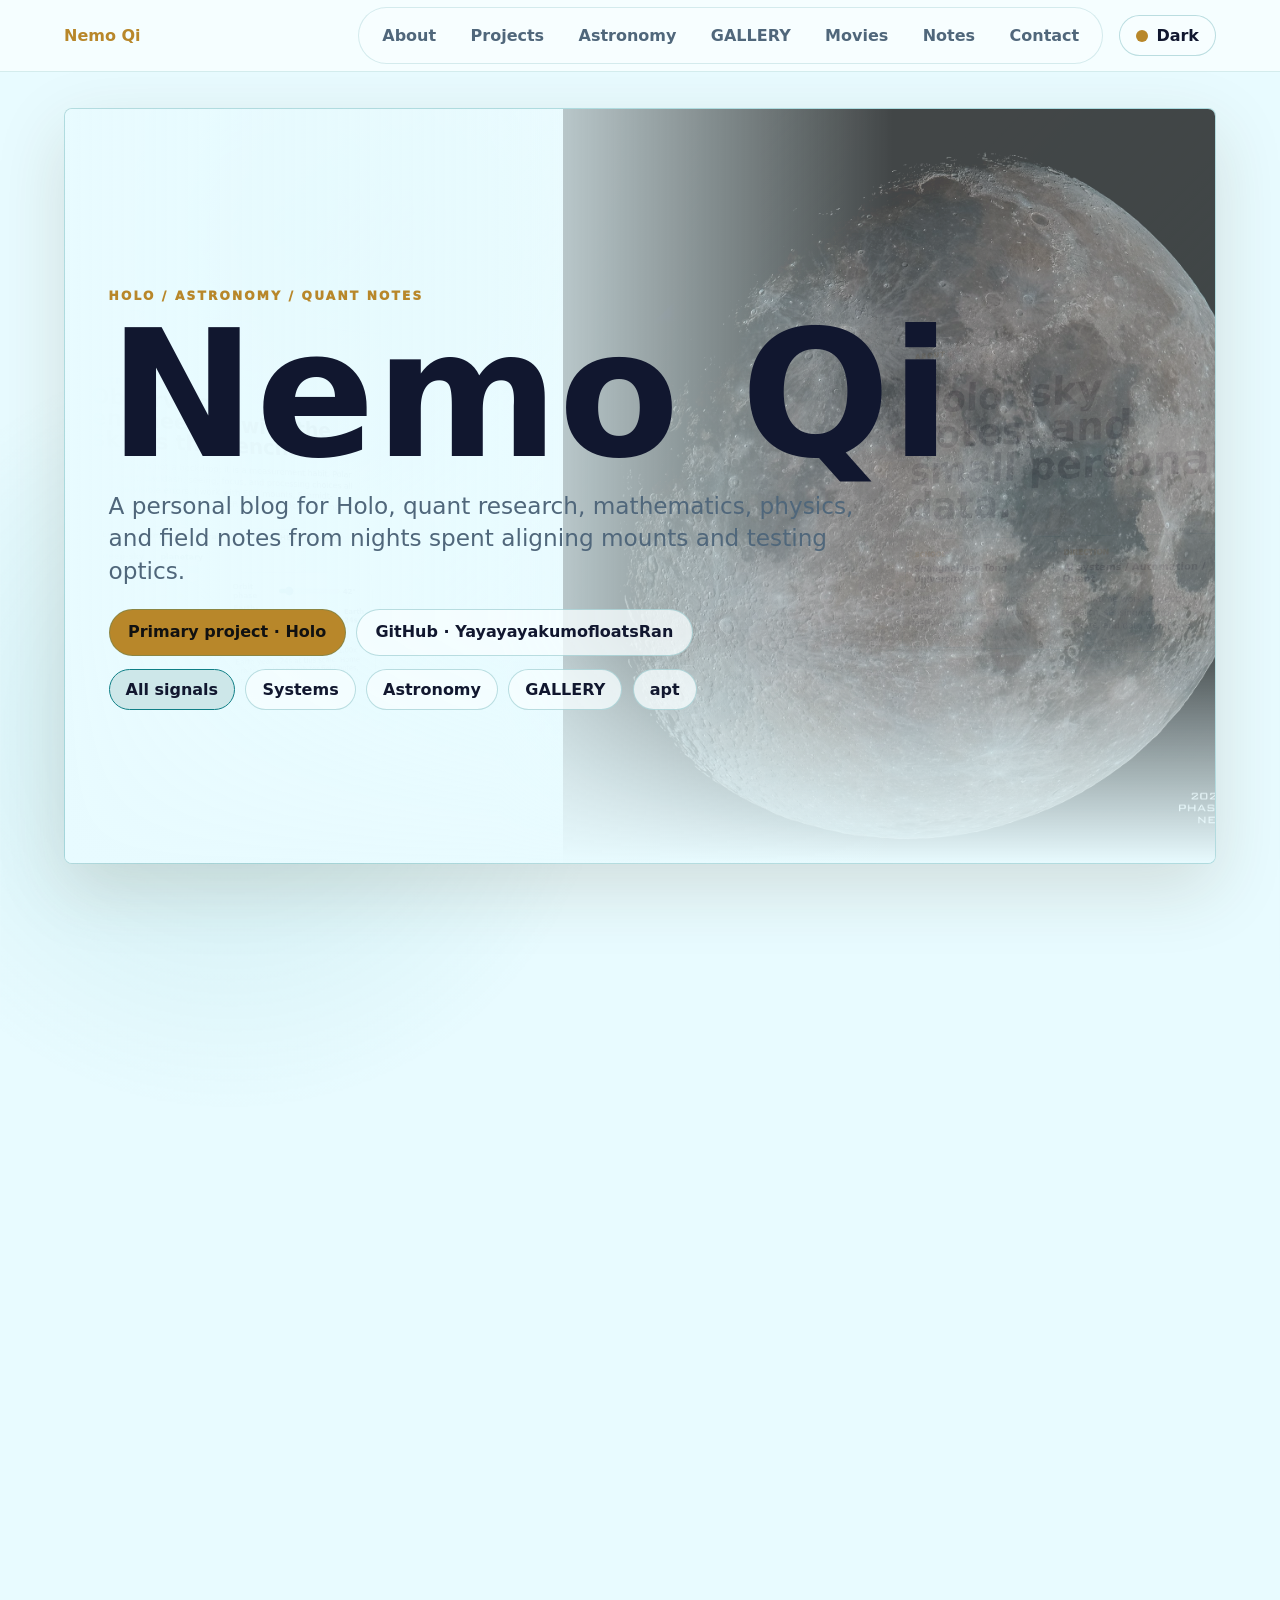
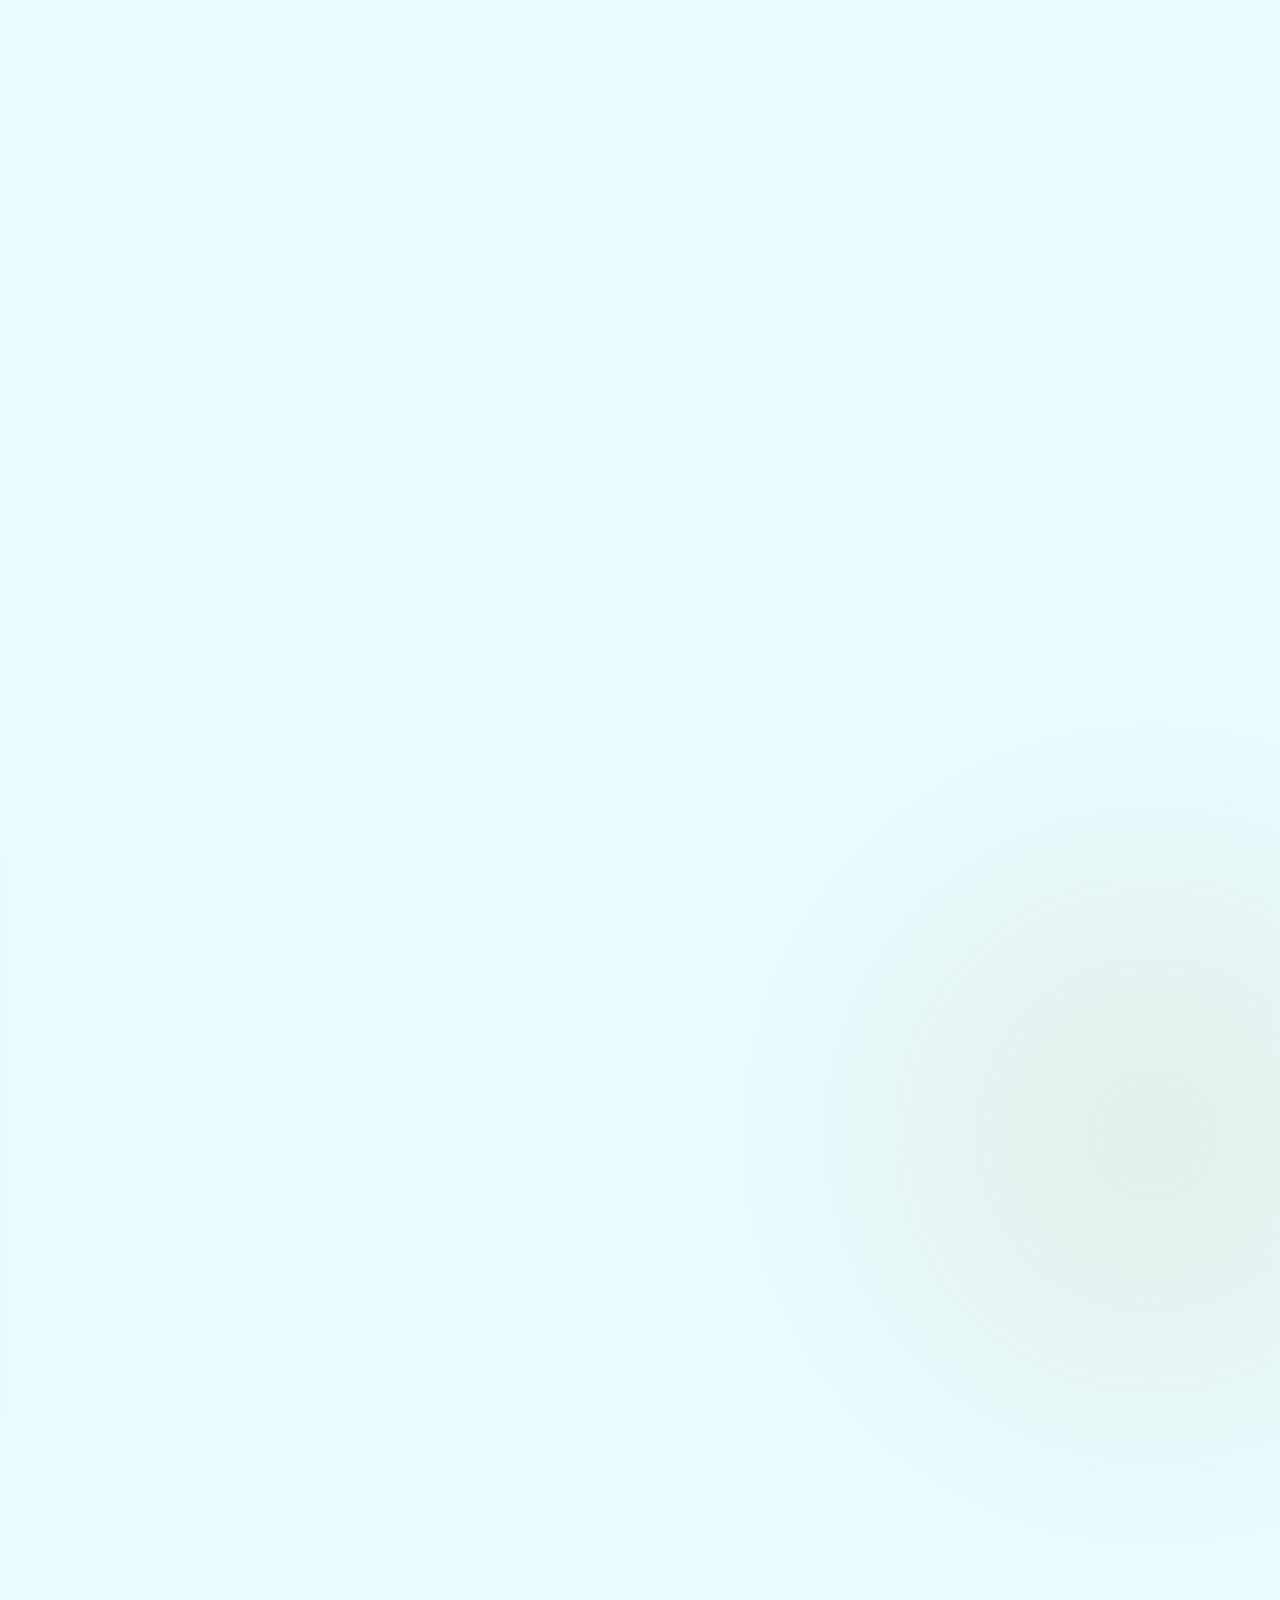
==== commit cadf2d02: "Finalize assignment copy and report" ====
--- a/site/index.html
+++ b/site/index.html
@@ -1,4 +1,4 @@
-﻿<!doctype html>
+<!doctype html>
 <html lang="zh-CN" data-theme="light">
   <head>
     <meta charset="UTF-8" />
@@ -80,17 +80,17 @@
             <section class="profile-strip deck-panel" id="about" data-deck-panel data-deck-id="about" aria-label="Profile and about">
               <div class="section-kicker">ABOUT</div>
               <div class="about-layout">
-                <h2>Systems first, sky often, assumptions always inspected.</h2>
+                <h2>Holo, sky notes, and small personal data.</h2>
                 <div class="about-copy">
                   <p>
-                    Most engineering energy here points toward Holo, my primary personal
-                    AI runtime. I care about memory, tools, active threads, and runtime
-                    state as contracts that can be inspected, not hidden magic.
+                    Holo is my public AI-runtime project. Its kernel v3 line has already
+                    gone through many iterations around memory, tool calls, active
+                    threads, and observable agent state.
                   </p>
                   <p>
-                    Outside code, I keep returning to physics-style reasoning: reduce the
-                    problem, estimate first, then let instruments and data correct the
-                    model. Fermi and Feynman are the taste markers.
+                    This page keeps the public side of that work together with astronomy,
+                    quantitative research notes, drawings, films, and a few small datasets
+                    that actually belong to me.
                   </p>
                 </div>
               </div>
@@ -136,9 +136,9 @@
                   </div>
                   <h3>Holo</h3>
                   <p>
-                    Holo is the Primary project: a personal AI runtime contract surface
-                    for memory, tools, active threads, and staged system evolution. The
-                    goal is an AI system whose moving parts can be inspected.
+                    Holo is my Primary public project: a personal AI runtime centered on
+                    kernel v3, memory, tool orchestration, active threads, and inspectable
+                    agent loops. It is where most systems work is happening.
                   </p>
                   <a href="https://github.com/YayayayakumofloatsRan/Holo" target="_blank" rel="noreferrer">
                     Open Holo repository
@@ -426,10 +426,10 @@
       <section class="movies-section" id="movies">
         <div class="section-heading">
           <p class="eyebrow">MOVIES</p>
-          <h2>Favourite movies</h2>
+          <h2>Favourite movies / small data</h2>
           <p>
-            A compact taste map: space, music, mind, myth, and velocity, kept in the
-            same visual rhythm as the gallery.
+            A real small dataset from my favourite-movie list: 8 films grouped by the
+            motif I remember first.
           </p>
         </div>
         <div class="movie-controls" aria-label="Movie filters">
@@ -439,6 +439,13 @@
           <button class="movie-filter" type="button" data-movie-filter="mind">Mind</button>
           <button class="movie-filter" type="button" data-movie-filter="myth">Myth</button>
           <button class="movie-filter" type="button" data-movie-filter="velocity">Velocity</button>
+        </div>
+        <div class="movie-data-viz" aria-label="Favourite movie motif counts">
+          <article style="--value: 2"><span>Space</span><strong>2</strong><i aria-hidden="true"></i></article>
+          <article style="--value: 1"><span>Music</span><strong>1</strong><i aria-hidden="true"></i></article>
+          <article style="--value: 2"><span>Mind</span><strong>2</strong><i aria-hidden="true"></i></article>
+          <article style="--value: 2"><span>Myth</span><strong>2</strong><i aria-hidden="true"></i></article>
+          <article style="--value: 1"><span>Velocity</span><strong>1</strong><i aria-hidden="true"></i></article>
         </div>
         <div class="media-browse-layout movie-browse">
           <aside class="media-inspector movie-inspector" id="movieInspector" aria-live="polite">
@@ -486,12 +493,12 @@
       <section class="notes-section" id="notes">
         <div class="section-heading">
           <p class="eyebrow">BLOG</p>
-          <h2>Draft lanes for the blog.</h2>
+          <h2>Notes worth keeping.</h2>
         </div>
         <div class="note-grid">
-          <article><span>Holo</span><h3>Runtime boundary notes</h3><p>Memory, tools, and active-thread behavior as auditable contracts.</p></article>
-          <article><span>ProjectH</span><h3>Walk-forward research notes</h3><p>Trading experiments, data truth chains, and risk before model size.</p></article>
-          <article><span>Astronomy</span><h3>Field log notes</h3><p>Polar alignment, EQ6 habits, seeing changes, and capture logs.</p></article>
+          <article><span>Holo</span><h3>Kernel v3 notes</h3><p>Iteration notes worth saving: memory, tools, threads, and failure cases.</p></article>
+          <article><span>ProjectH</span><h3>Research logs</h3><p>Only durable findings: data checks, walk-forward results, and risk controls.</p></article>
+          <article><span>Astronomy</span><h3>Observing logs</h3><p>Alignment, seeing, optics, capture settings, and processing decisions.</p></article>
         </div>
       </section>
 
--- a/site/styles.css
+++ b/site/styles.css
@@ -1058,6 +1058,54 @@
   margin-bottom: 1rem;
 }
 
+.movie-data-viz {
+  display: grid;
+  grid-template-columns: repeat(5, minmax(0, 1fr));
+  gap: 1px;
+  margin-bottom: 1rem;
+  border: 1px solid var(--line);
+  background: var(--line);
+}
+
+.movie-data-viz article {
+  min-width: 0;
+  display: grid;
+  grid-template-columns: minmax(0, 1fr) auto;
+  align-items: center;
+  gap: 0.55rem;
+  padding: 0.8rem;
+  background: var(--panel-solid);
+}
+
+.movie-data-viz span {
+  color: var(--muted);
+  font-size: 0.78rem;
+  font-weight: 850;
+  text-transform: uppercase;
+}
+
+.movie-data-viz strong {
+  color: var(--ink);
+  font-size: 1rem;
+}
+
+.movie-data-viz i {
+  grid-column: 1 / -1;
+  height: 0.38rem;
+  overflow: hidden;
+  border-radius: 999px;
+  background: var(--line-soft);
+}
+
+.movie-data-viz i::before {
+  content: "";
+  display: block;
+  width: calc((var(--value) / 2) * 100%);
+  height: 100%;
+  border-radius: inherit;
+  background: linear-gradient(90deg, var(--cyan), var(--gold));
+}
+
 .movie-grid {
   display: grid;
   grid-template-columns: repeat(auto-fit, minmax(min(100%, 210px), 1fr));
@@ -1143,6 +1191,10 @@
 
 .contact-section {
   align-items: center;
+}
+
+.contact-section h2 {
+  white-space: nowrap;
 }
 
 .contact-links {
@@ -1560,7 +1612,8 @@
     width: 100%;
   }
 
-  .movie-grid {
+  .movie-grid,
+  .movie-data-viz {
     grid-template-columns: 1fr;
   }
 
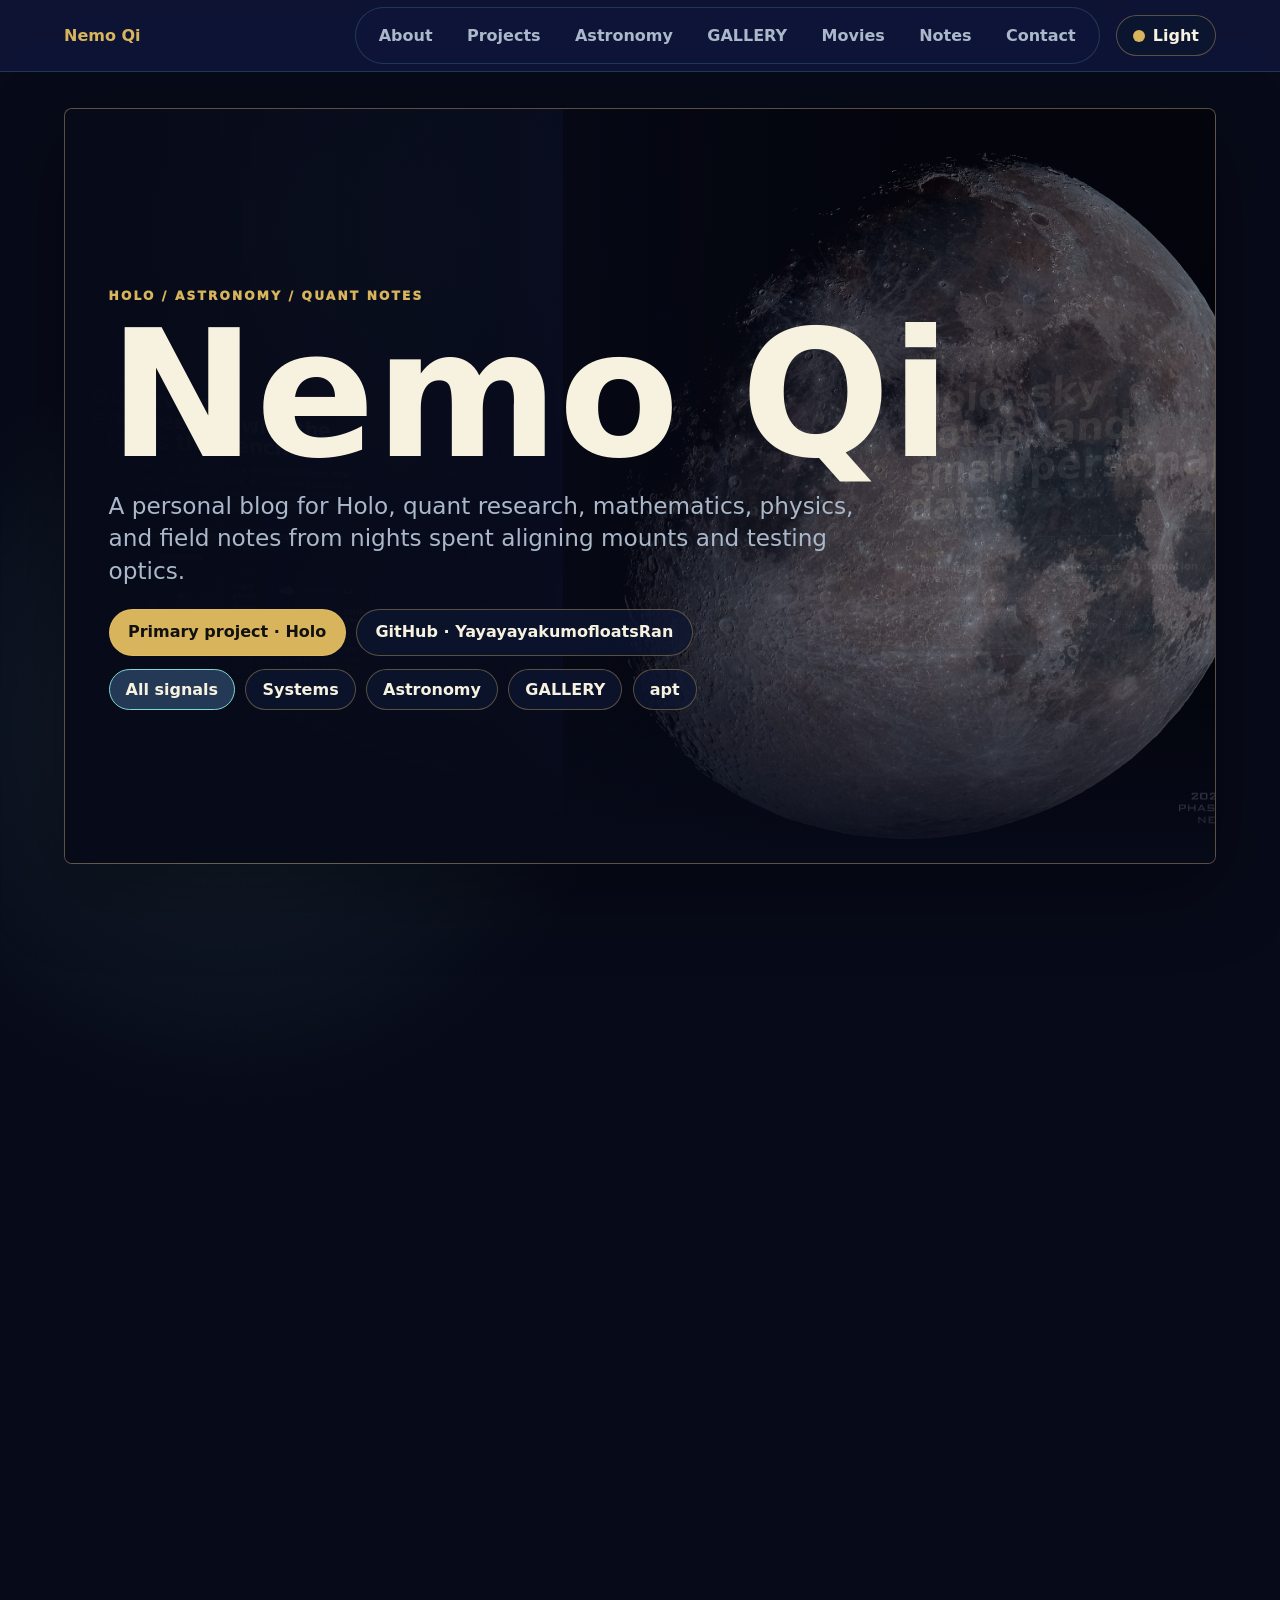
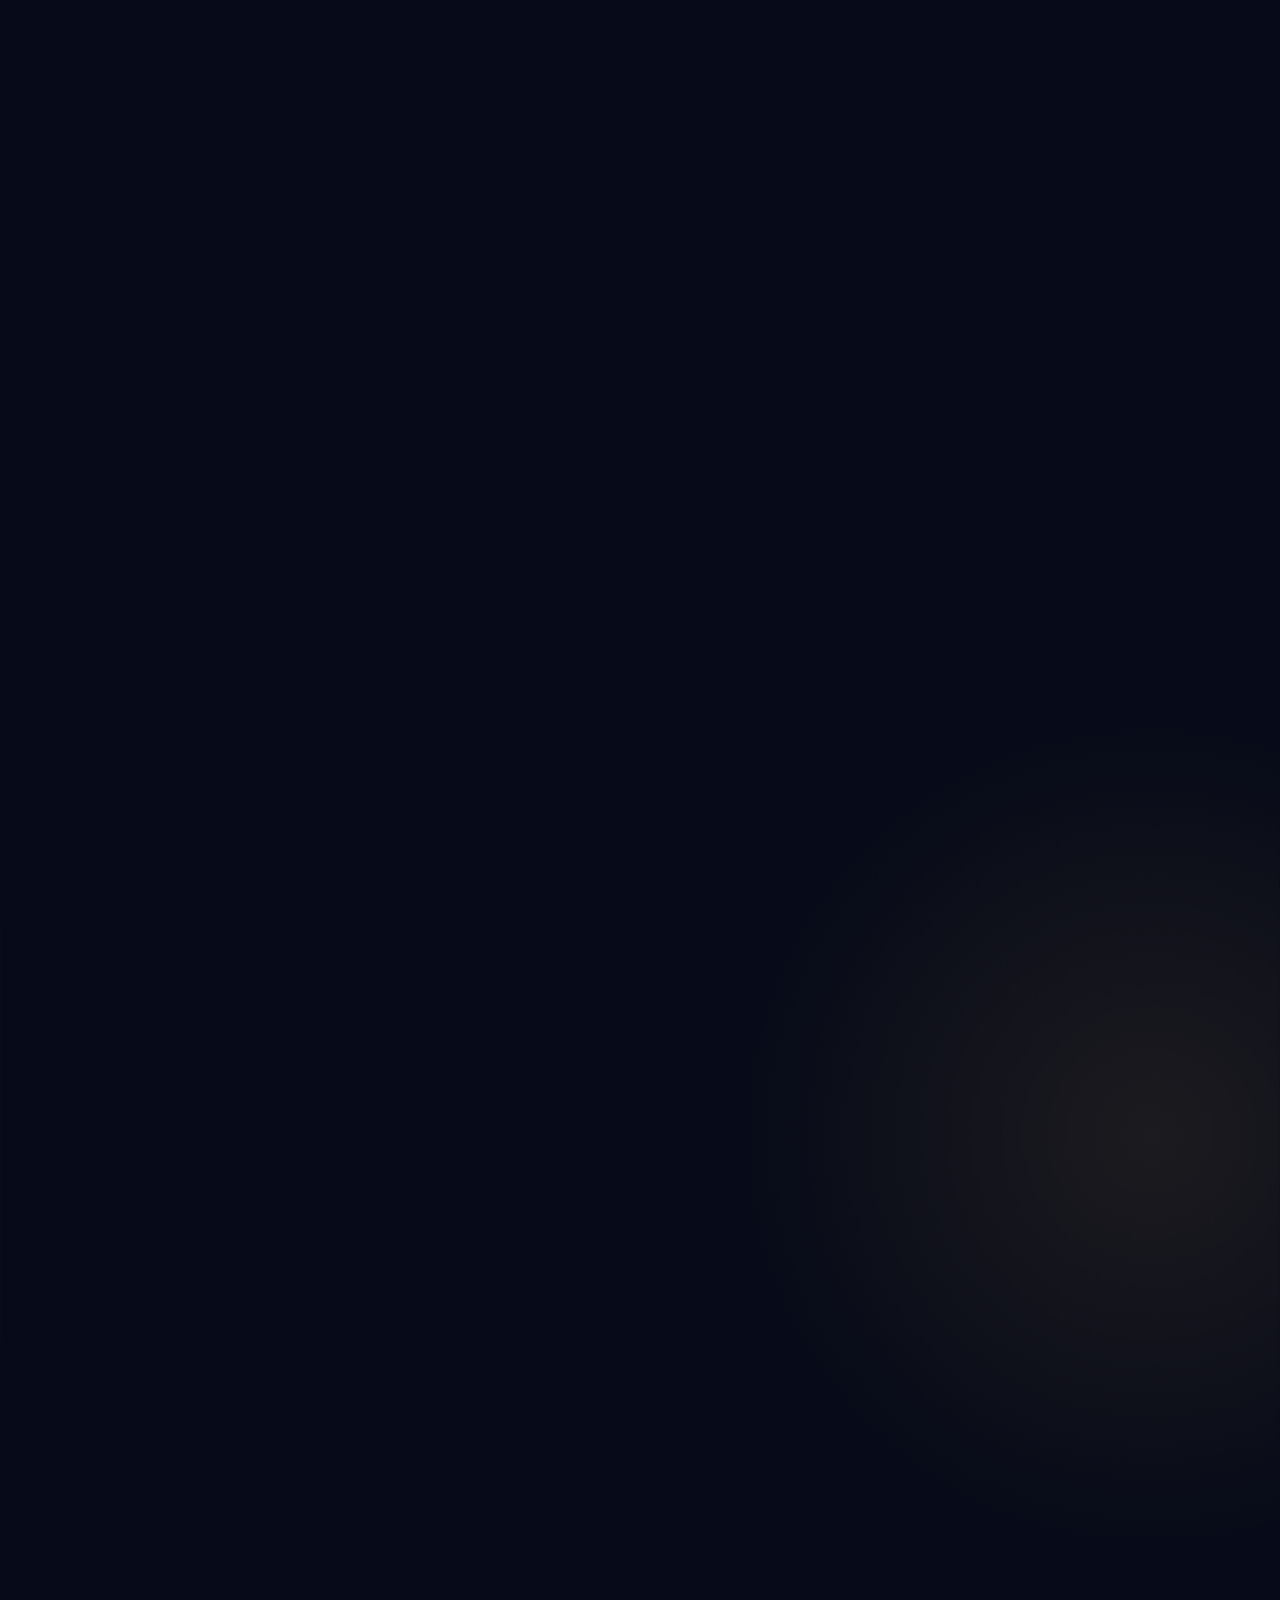
==== commit ef563352: "Improve report screenshot layout" ====
--- a/site/index.html
+++ b/site/index.html
@@ -1,5 +1,5 @@
 <!doctype html>
-<html lang="zh-CN" data-theme="light">
+<html lang="zh-CN" data-theme="dark">
   <head>
     <meta charset="UTF-8" />
     <meta name="viewport" content="width=device-width, initial-scale=1.0" />
@@ -26,7 +26,7 @@
       </nav>
       <button class="theme-toggle" id="themeToggle" type="button" aria-label="Switch color theme">
         <span class="theme-dot" aria-hidden="true"></span>
-        <span id="themeLabel">Dark</span>
+        <span id="themeLabel">Light</span>
       </button>
     </header>
 
@@ -66,9 +66,6 @@
                 <div class="apt-panel" id="aptPanel" hidden>
                   <pre aria-label="apt joke"><code>apt:
 sudo apt install apt</code></pre>
-                  <p>
-                    Deadlock joke: apt waits for apt, and apt install apt waits for apt.
-                  </p>
                 </div>
               </div>
               <div class="deck-edge-actions" aria-label="Deck page controls">
@@ -83,14 +80,9 @@
                 <h2>Holo, sky notes, and small personal data.</h2>
                 <div class="about-copy">
                   <p>
-                    Holo is my public AI-runtime project. Its kernel v3 line has already
-                    gone through many iterations around memory, tool calls, active
-                    threads, and observable agent state.
-                  </p>
-                  <p>
-                    This page keeps the public side of that work together with astronomy,
-                    quantitative research notes, drawings, films, and a few small datasets
-                    that actually belong to me.
+                    Holo is my public AI runtime kernel for a bounded, inspectable
+                    conversational agent. The public repo keeps the generic kernel,
+                    tests, docs, and offline bionic-kernel probes while private state stays out.
                   </p>
                 </div>
               </div>
@@ -136,9 +128,9 @@
                   </div>
                   <h3>Holo</h3>
                   <p>
-                    Holo is my Primary public project: a personal AI runtime centered on
-                    kernel v3, memory, tool orchestration, active threads, and inspectable
-                    agent loops. It is where most systems work is happening.
+                    Holo is my primary public project: an AI runtime kernel for bounded,
+                    inspectable agent work. Its current public surface separates memory,
+                    processors, transports, action selection, diagnostics, and acceptance gates.
                   </p>
                   <a href="https://github.com/YayayayakumofloatsRan/Holo" target="_blank" rel="noreferrer">
                     Open Holo repository
@@ -517,7 +509,7 @@
 
     <footer class="footer">
       <span>Nemo Qi</span>
-      <span>Static personal blog · ready for GitHub Pages or Cloudflare Pages.</span>
+      <span>Personal blog · Holo, sky notes, quant research.</span>
     </footer>
 
     <div class="image-lightbox" id="imageLightbox" role="dialog" aria-modal="true" aria-label="Image preview" hidden>
--- a/site/styles.css
+++ b/site/styles.css
@@ -1191,13 +1191,21 @@
 
 .contact-section {
   align-items: center;
+  grid-template-columns: minmax(0, max-content) minmax(22rem, 1fr);
+  column-gap: clamp(3rem, 7vw, 7rem);
+}
+
+.contact-section > * {
+  min-width: 0;
 }
 
 .contact-section h2 {
   white-space: nowrap;
+  font-size: clamp(2.1rem, 4.7vw, 4.35rem);
 }
 
 .contact-links {
+  min-width: 0;
   display: grid;
   gap: 0.8rem;
 }
@@ -1209,6 +1217,7 @@
   background: var(--panel);
   color: var(--cyan);
   font-weight: 900;
+  overflow-wrap: anywhere;
 }
 
 .footer {
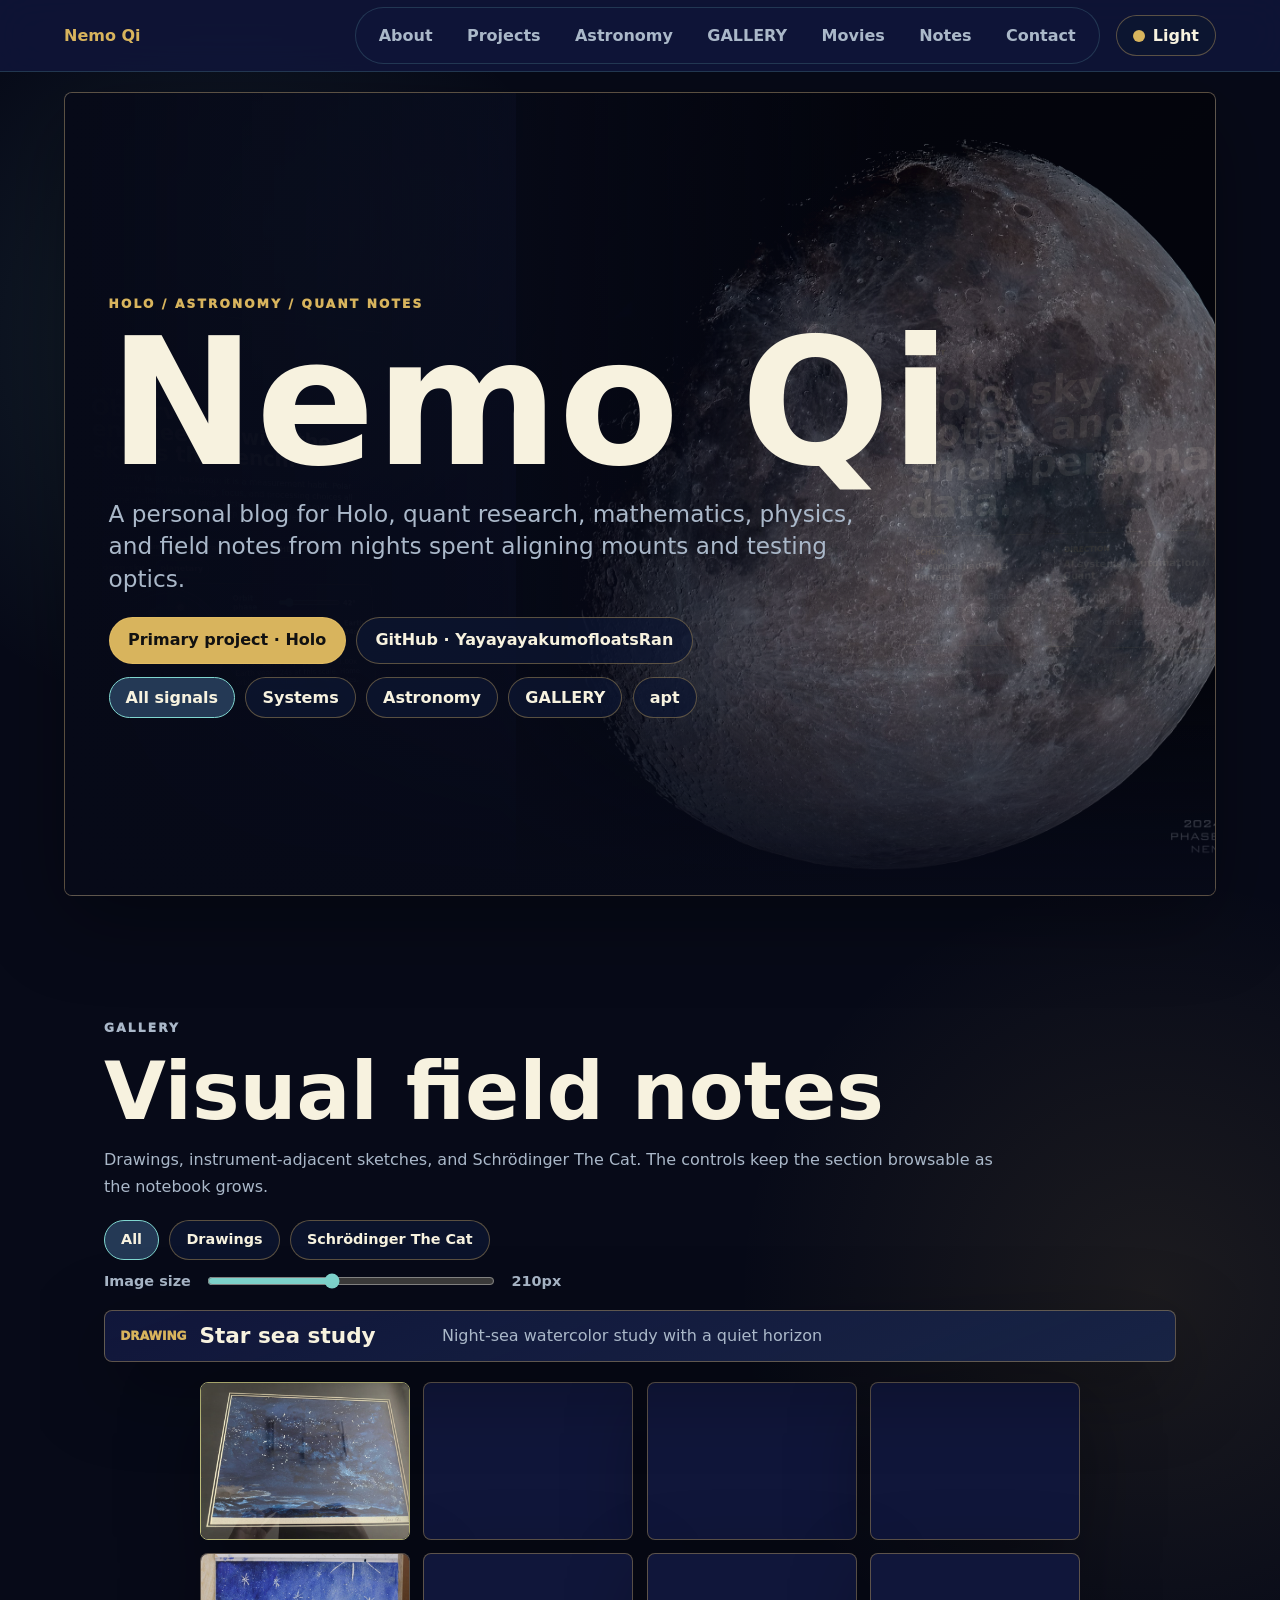
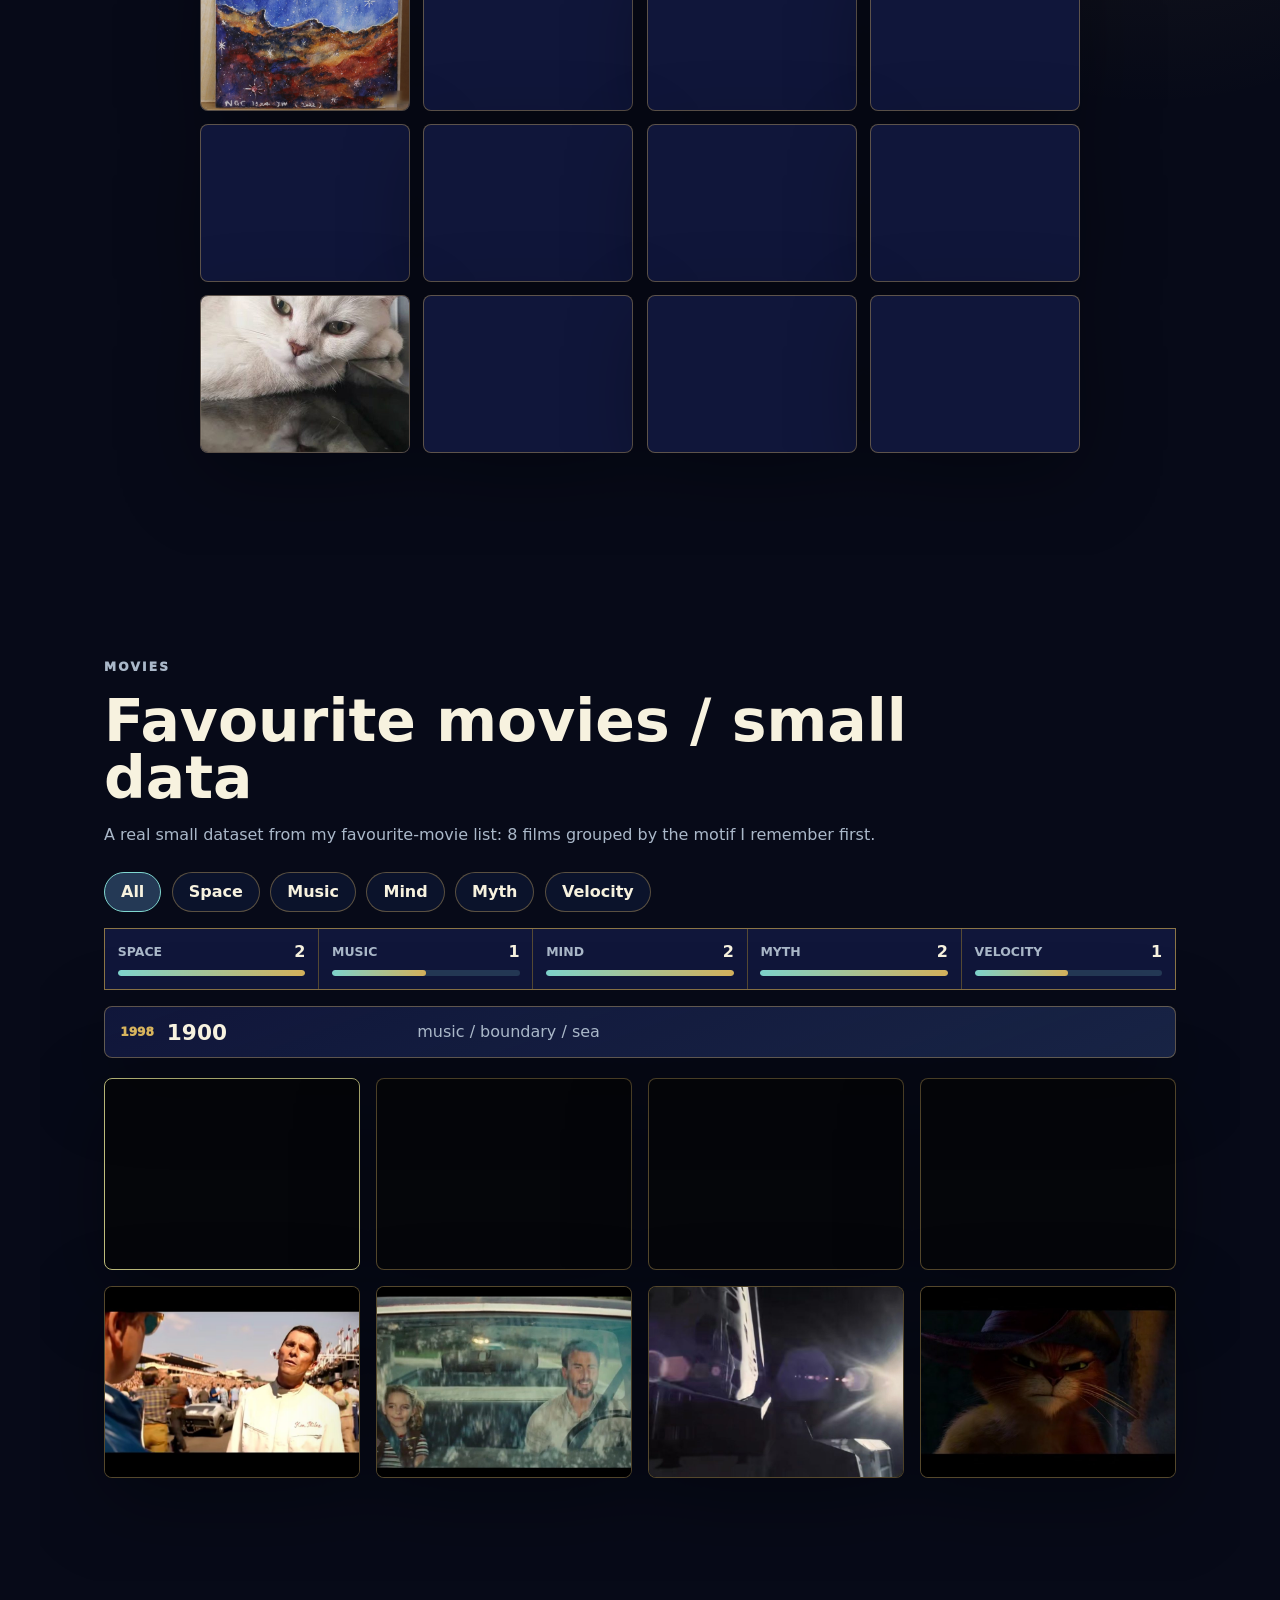
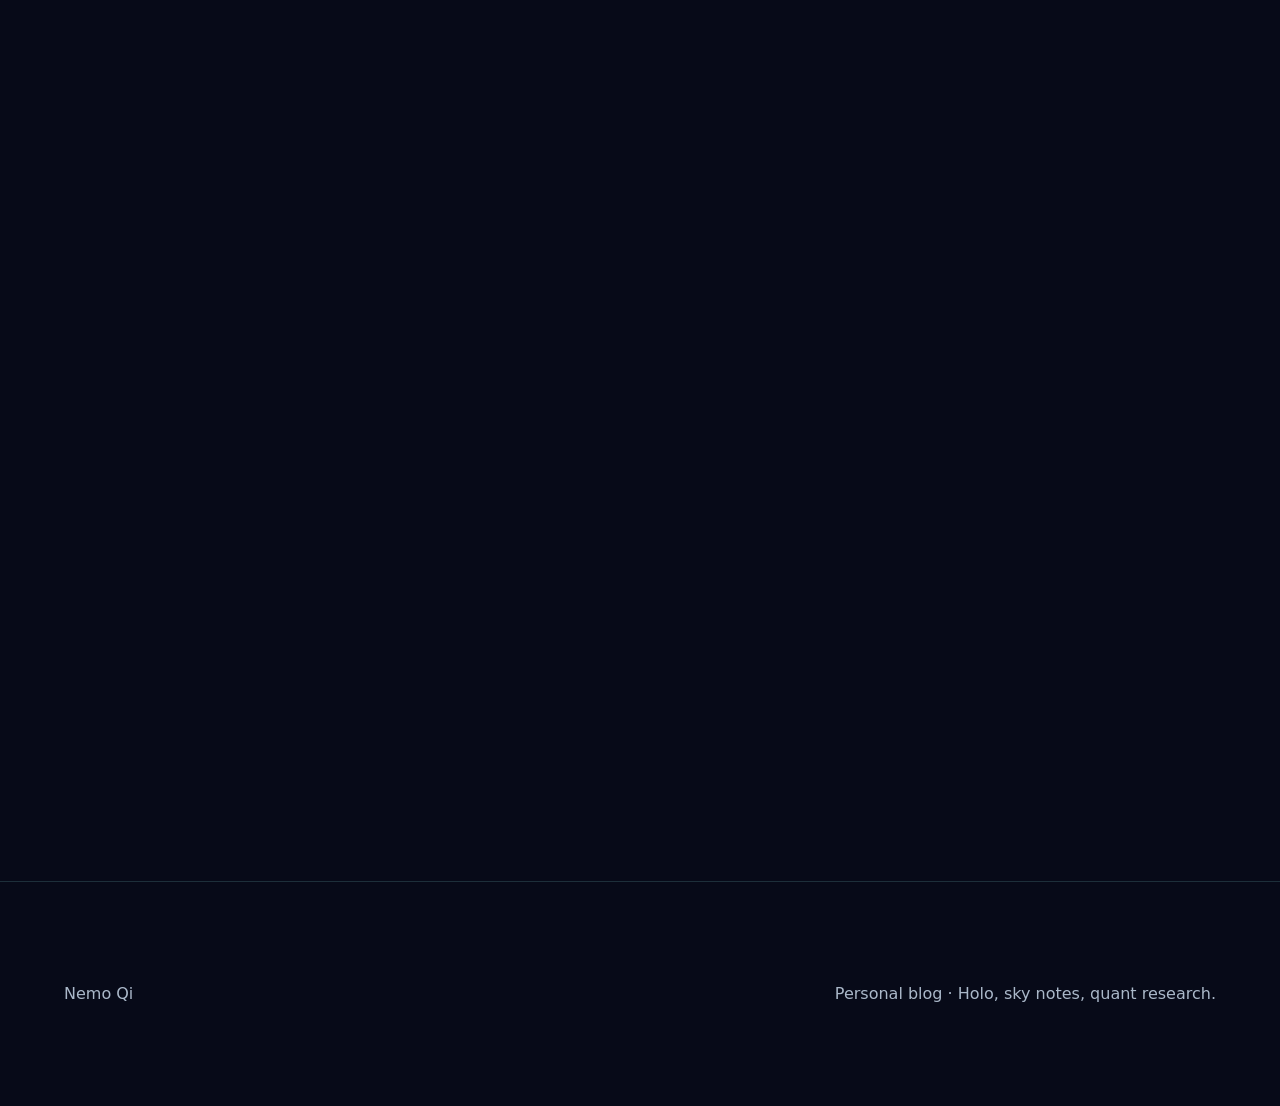
==== commit 0258ecac: "Fix secondary mirror label typo" ====
--- a/site/index.html
+++ b/site/index.html
@@ -233,13 +233,13 @@
                 <figure
                   class="astro-card"
                   data-astro-card
-                  data-astro-kicker="SECONDARY MERROR"
+                  data-astro-kicker="SECONDARY MIRROR"
                   data-astro-title="Secondary mirror alignment"
                   data-astro-note="Annotated secondary assembly view from the selected astronomy folder, useful for collimation and optical-path notes."
                 >
                   <img src="assets/astronomy/secondary-mirror-reflection.jpg" data-full="assets/preview/astronomy/secondary-mirror-reflection.jpg" alt="Secondary mirror assembly view inside a Newtonian reflector" loading="lazy" decoding="async" />
                   <figcaption>
-                    <span>SECONDARY MERROR</span>
+                    <span>SECONDARY MIRROR</span>
                     <strong>Secondary mirror alignment</strong>
                   </figcaption>
                 </figure>
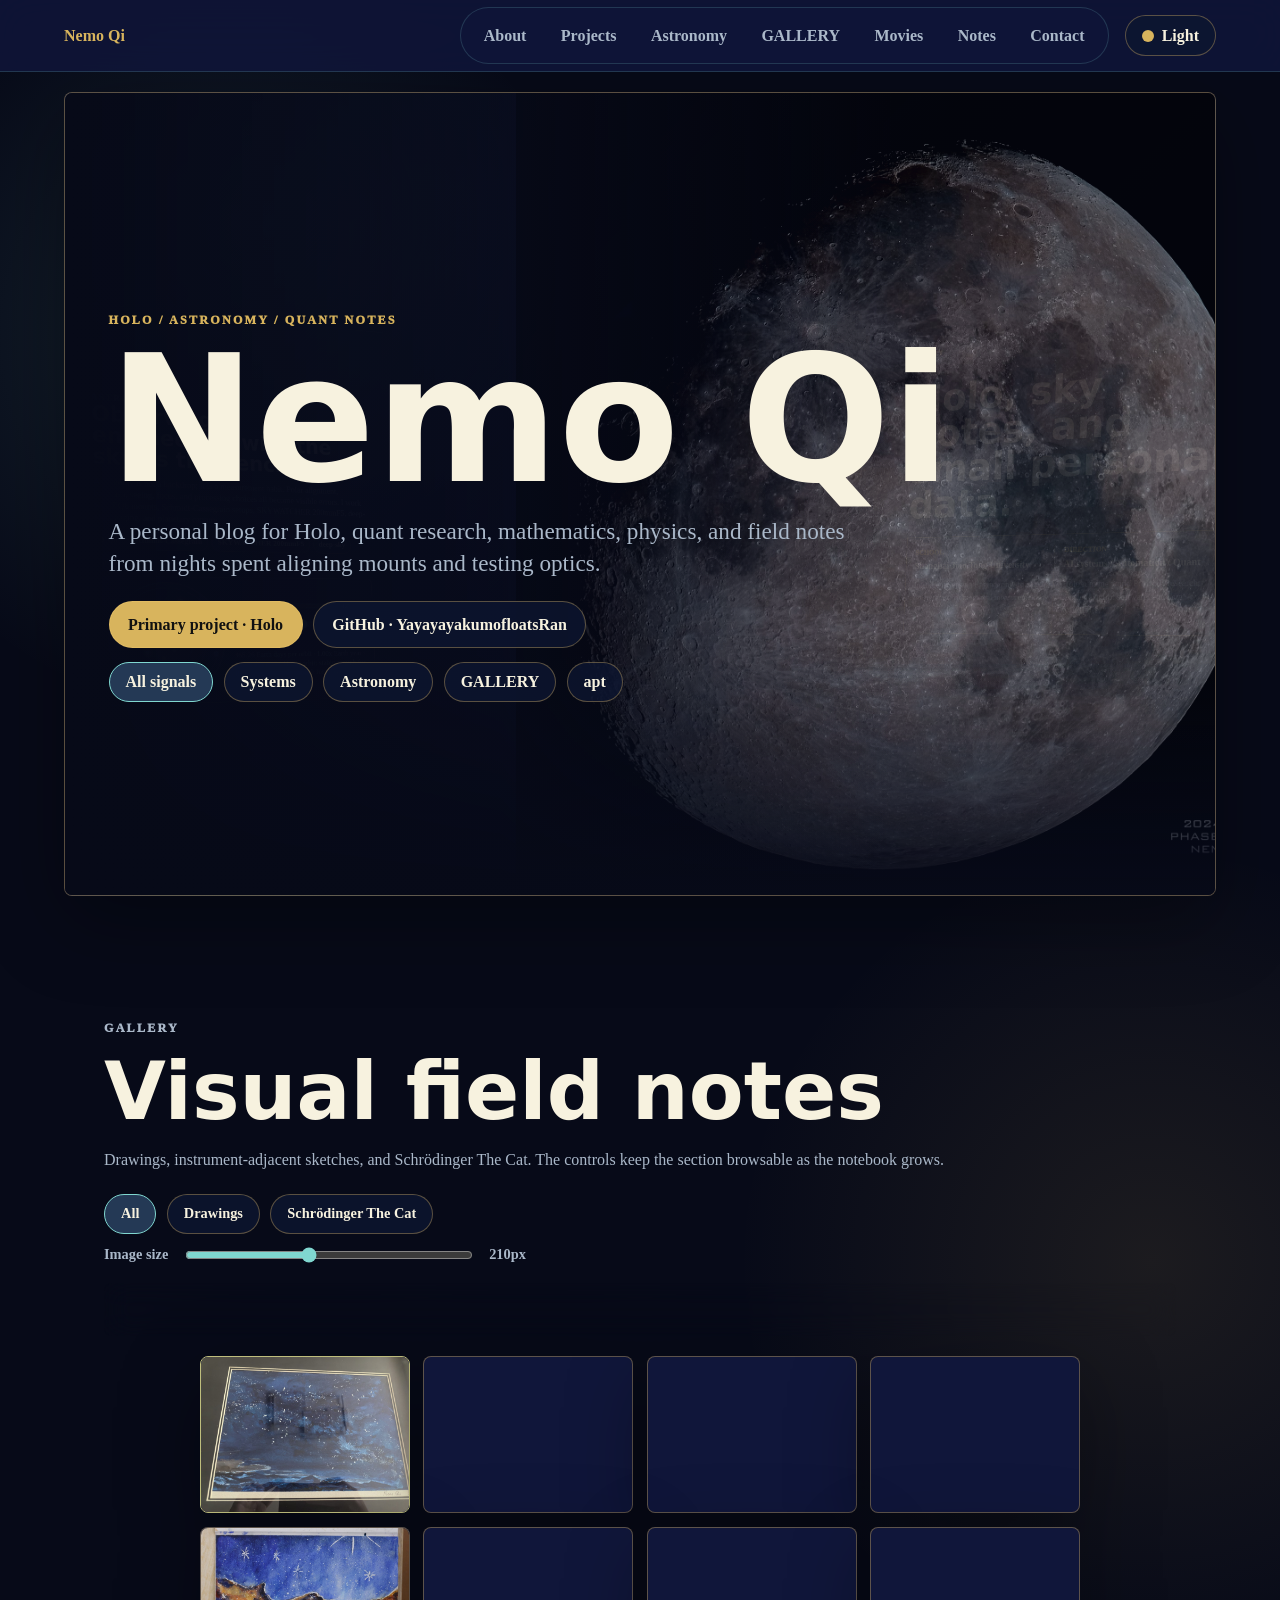
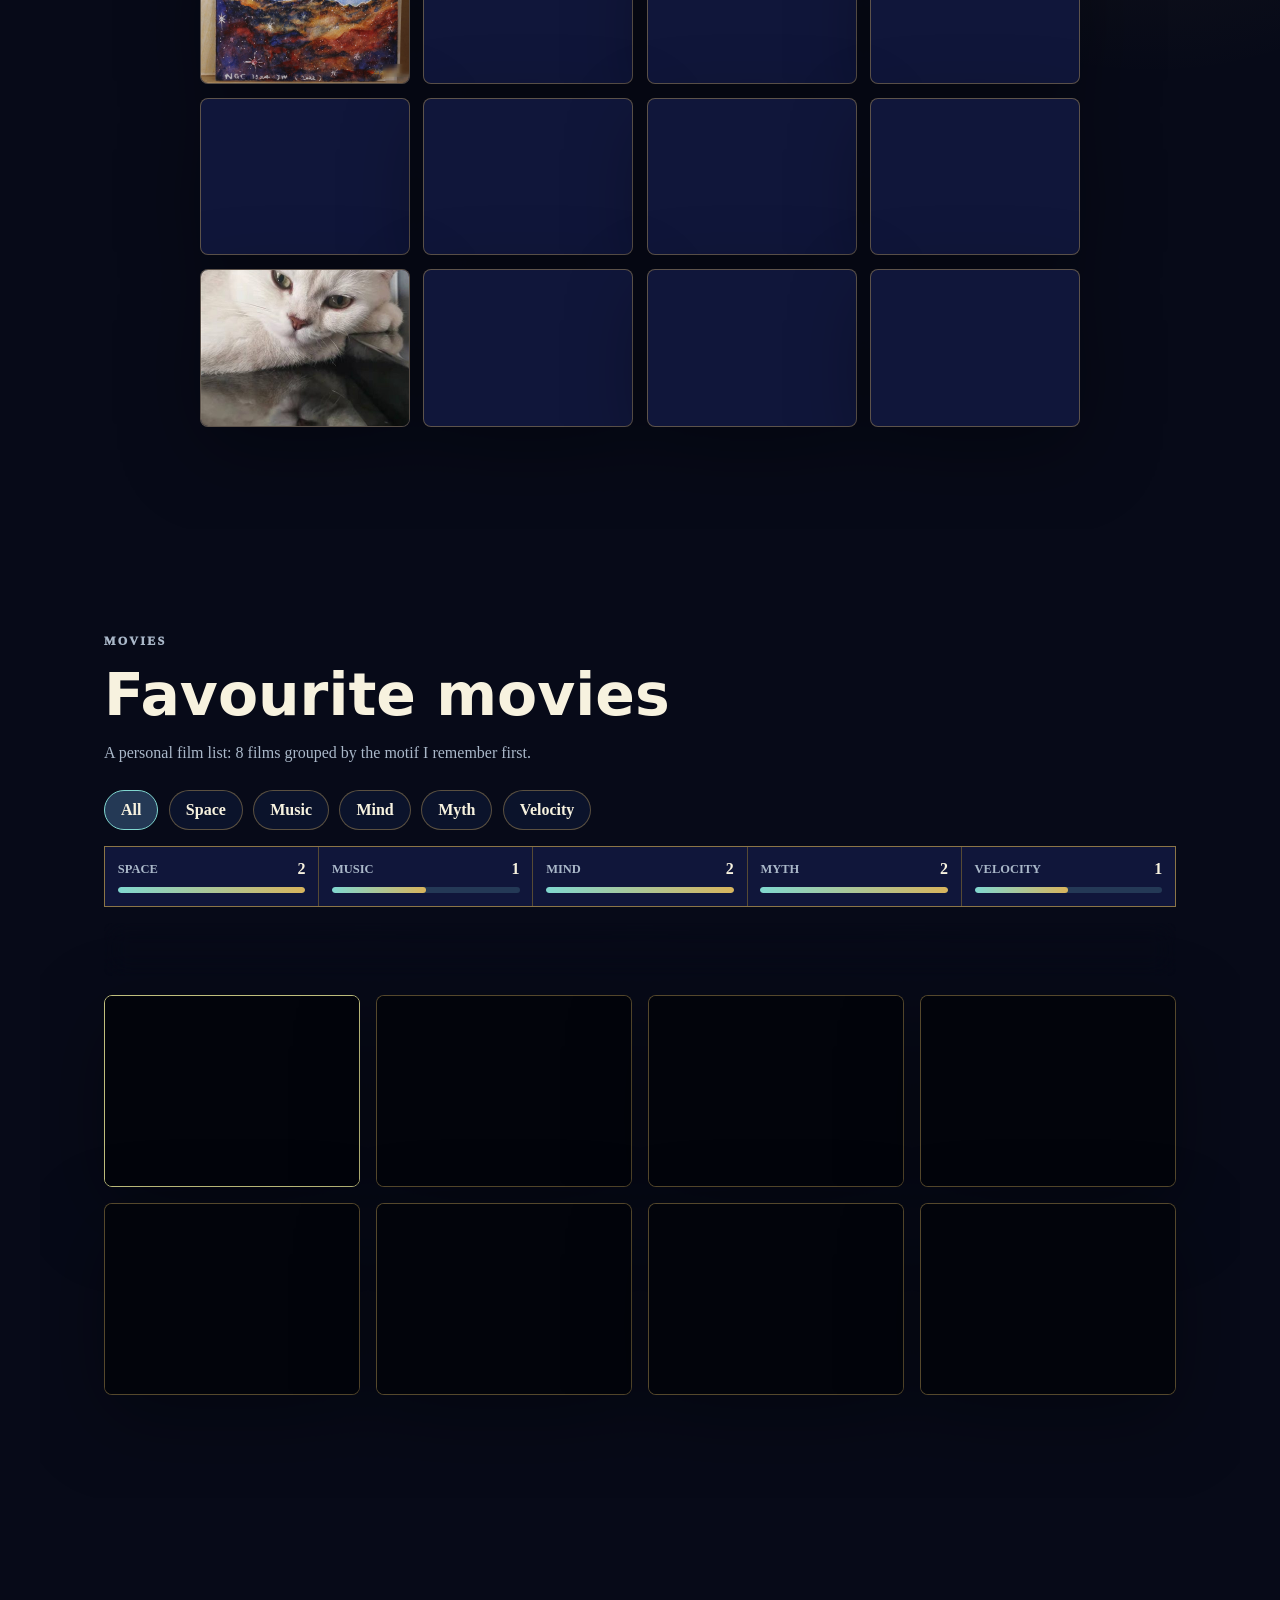
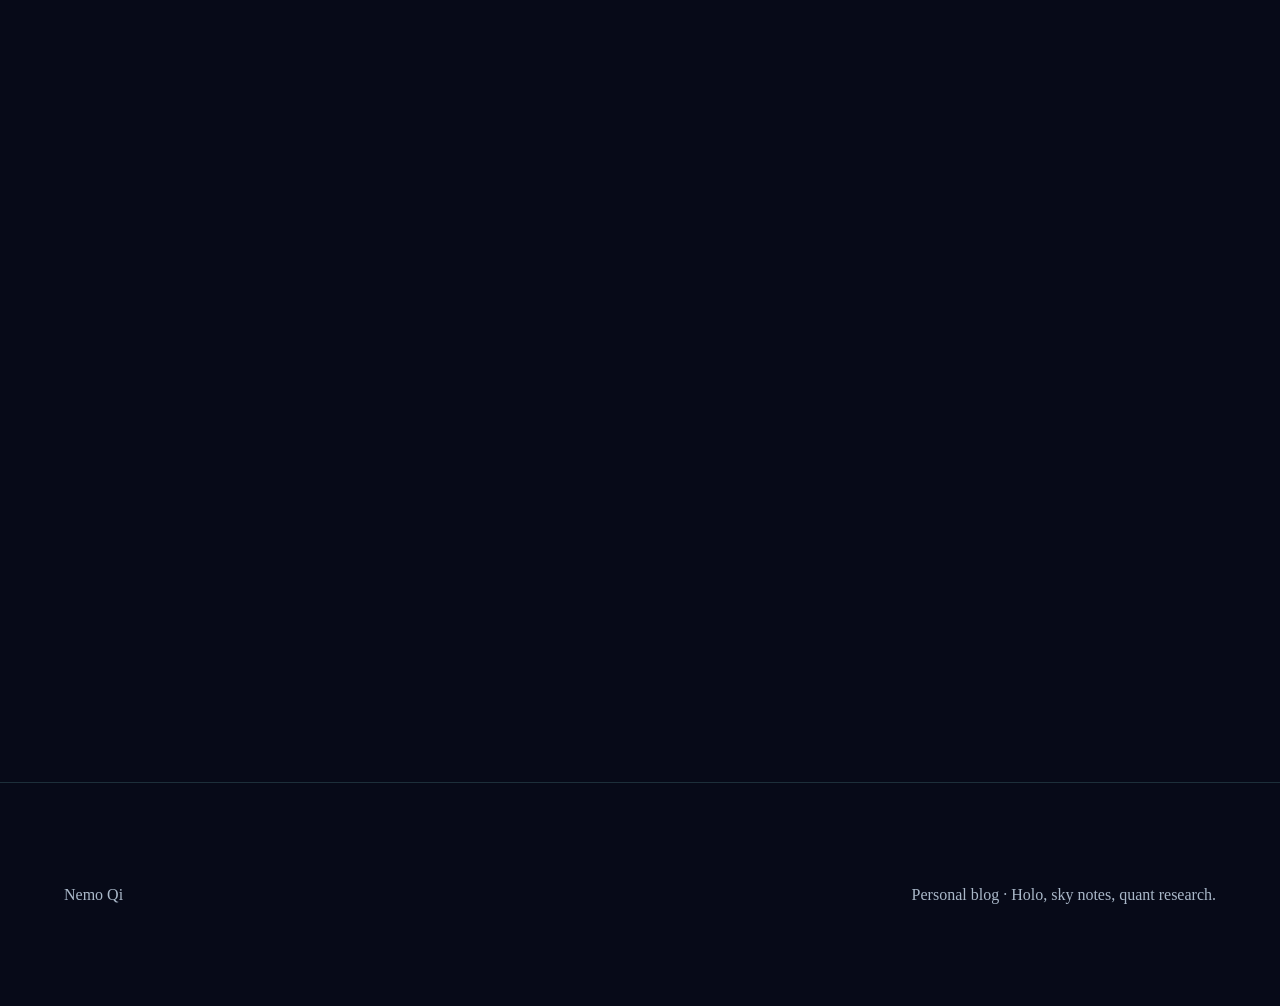
==== commit e8b04763: "Refine homepage report wording" ====
--- a/site/index.html
+++ b/site/index.html
@@ -418,10 +418,9 @@
       <section class="movies-section" id="movies">
         <div class="section-heading">
           <p class="eyebrow">MOVIES</p>
-          <h2>Favourite movies / small data</h2>
+          <h2>Favourite movies</h2>
           <p>
-            A real small dataset from my favourite-movie list: 8 films grouped by the
-            motif I remember first.
+            A personal film list: 8 films grouped by the motif I remember first.
           </p>
         </div>
         <div class="movie-controls" aria-label="Movie filters">
--- a/site/styles.css
+++ b/site/styles.css
@@ -16,9 +16,9 @@
   --shadow: 0 24px 70px rgba(76, 54, 22, 0.15);
   --radius: 8px;
   --max: 1200px;
-  font-family:
-    Inter, ui-sans-serif, system-ui, -apple-system, BlinkMacSystemFont, "Segoe UI",
-    sans-serif;
+  --font-body: "Times New Roman", Times, SimSun, serif;
+  --font-heading: Inter, ui-sans-serif, system-ui, -apple-system, BlinkMacSystemFont, "Segoe UI", sans-serif;
+  font-family: var(--font-body);
 }
 
 :root[data-theme="dark"] {
@@ -59,6 +59,7 @@
     radial-gradient(circle at 90% 30%, color-mix(in srgb, var(--gold) 10%, transparent), transparent 26rem),
     var(--bg);
   color: var(--text);
+  font-family: var(--font-body);
 }
 
 body,
@@ -91,6 +92,12 @@
 h2,
 h3 {
   overflow-wrap: anywhere;
+}
+
+h1,
+h2,
+h3 {
+  font-family: var(--font-heading);
 }
 
 .network-canvas {
@@ -1137,7 +1144,9 @@
 .movie-still {
   width: 100%;
   height: 100%;
-  object-fit: cover;
+  object-fit: contain;
+  object-position: center center;
+  background: #02040b;
   transition: transform 420ms ease, filter 420ms ease;
 }
 
